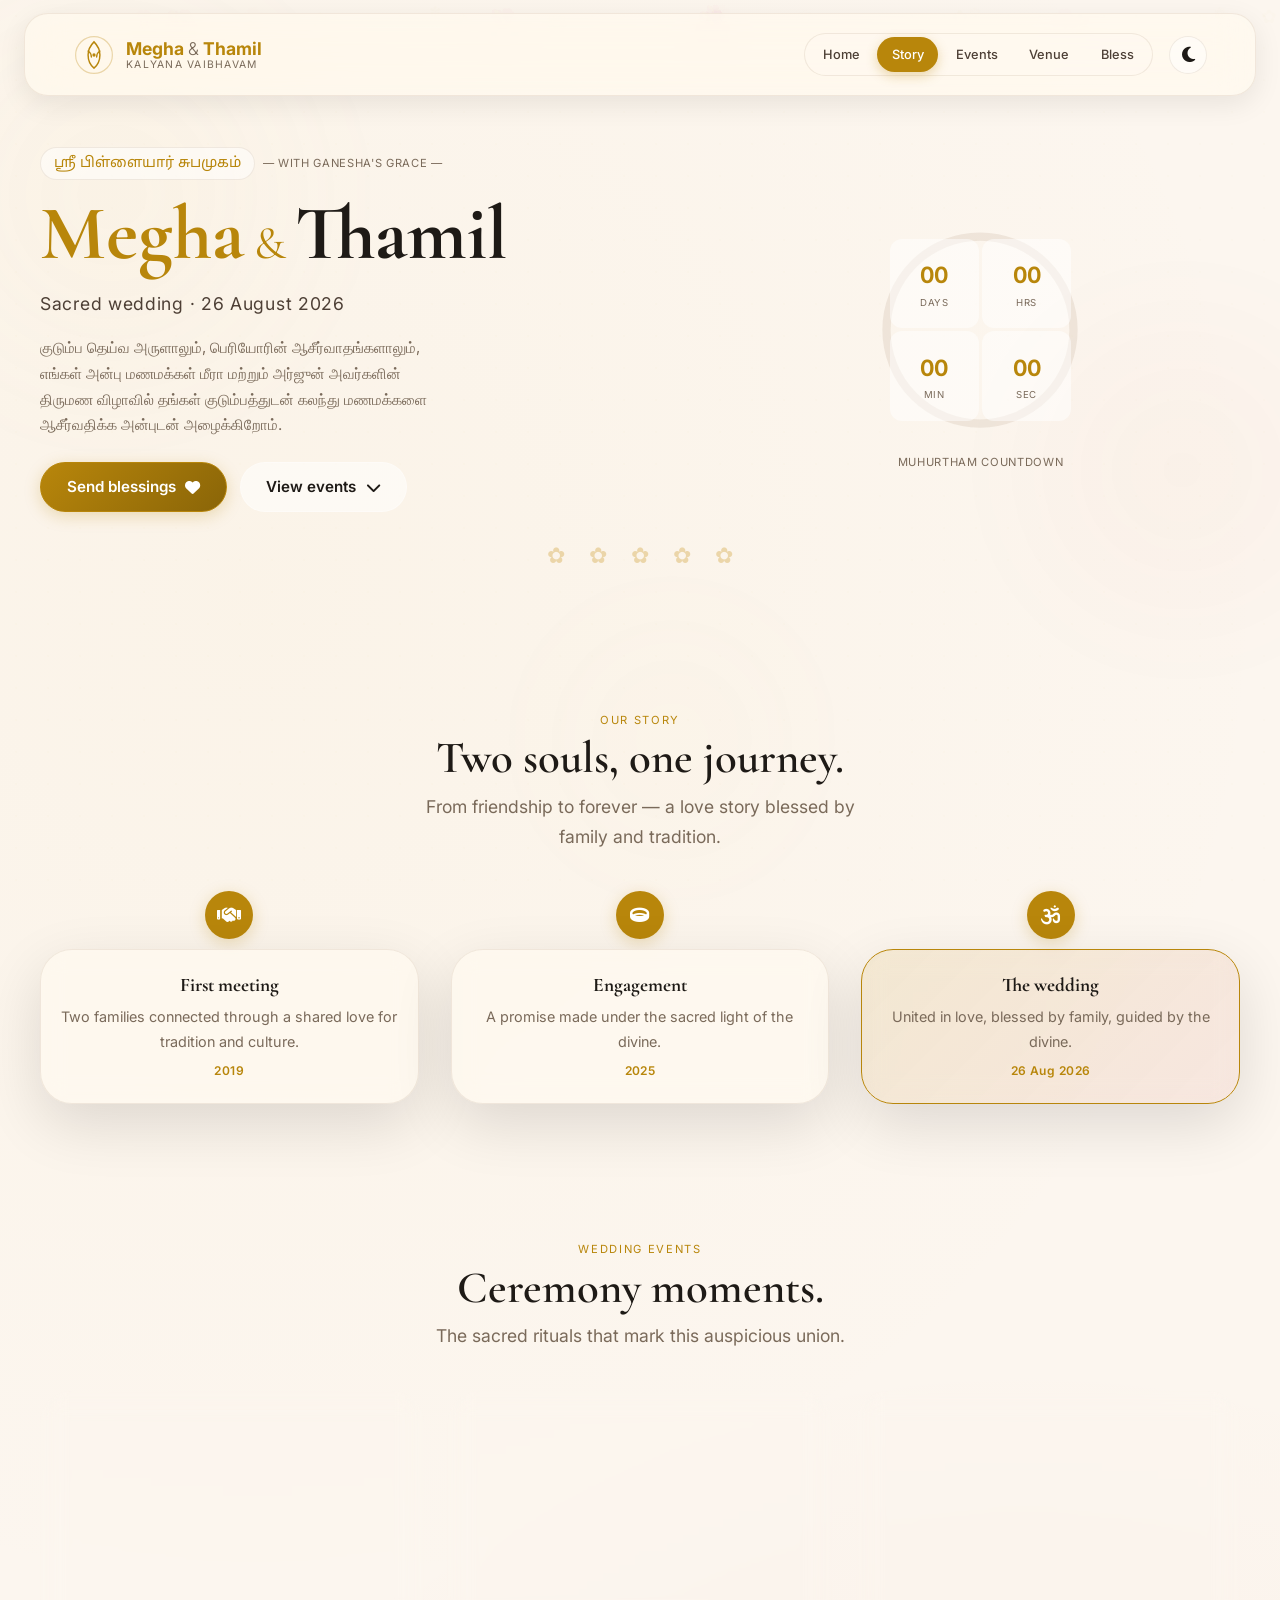
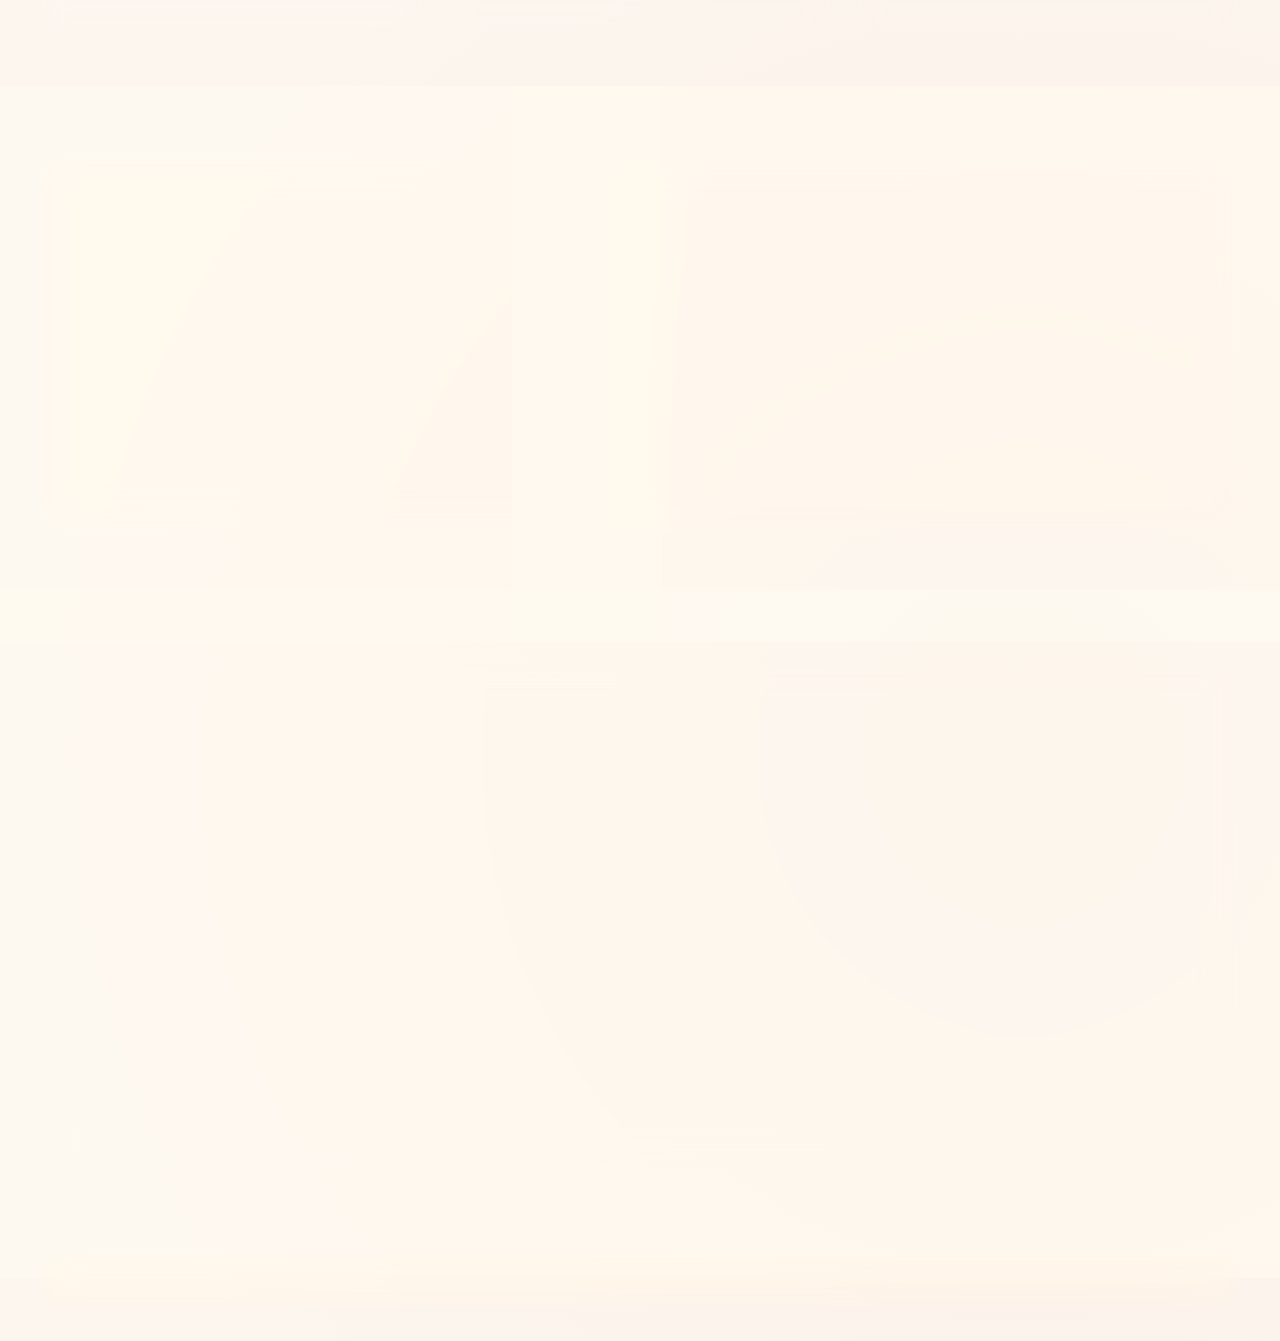
==== Marriage Template 01/index.html @ 5eeab740 "Updated a new Template" ====
<!DOCTYPE html>
<html lang="en" data-theme="dark">
<head>
    <meta charset="UTF-8" />
    <meta name="viewport" content="width=device-width, initial-scale=1.0" />
    <title>Megha & Thamil · Sacred Union</title>
    <meta name="description" content="Wedding invitation of Megha & Thamil — a sacred Tamil wedding ceremony with divine blessings." />
    <link rel="preconnect" href="https://fonts.googleapis.com" />
    <link rel="preconnect" href="https://fonts.gstatic.com" crossorigin />
    <link href="https://fonts.googleapis.com/css2?family=Cormorant+Garamond:wght@400;500;600;700&family=Inter:wght@300;400;500;600;700&family=Noto+Sans+Tamil:wght@400;500;700&display=swap" rel="stylesheet" />
    <link rel="stylesheet" href="https://cdnjs.cloudflare.com/ajax/libs/font-awesome/6.5.2/css/all.min.css" />
    <link rel="stylesheet" href="style.css" />
</head>
<body>

    <!-- ===== PRELOADER ===== -->
    <div id="preloader" role="status" aria-label="Loading">
        <div class="loader-ring">
            <div class="ring"></div>
            <div class="ring"></div>
            <div class="ring"></div>
            <div class="loader-lotus">
                <i class="fas fa-om"></i>
            </div>
        </div>
        <p class="loader-text">Blessings unfolding …</p>
    </div>

    <!-- ===== AMBIENT BG ===== -->
    <div class="ambient-bg" aria-hidden="true">
        <div class="orb orb-1"></div>
        <div class="orb orb-2"></div>
        <div class="orb orb-3"></div>
        <div class="kolam-overlay"></div>
        <div class="floating-petals" id="petalsContainer"></div>
    </div>

    <!-- ===== GANESH DEITY ===== -->
    <div class="deity-silhouette" aria-hidden="true"></div>

    <!-- ===== SKIP LINK ===== -->
    <a class="skip-link" href="#main">Skip to main content</a>

    <!-- ===== HEADER ===== -->
    <header class="site-header glass-strip" role="banner">
        <div class="container header-inner">
            <a class="brand" href="#home" aria-label="Home">
                <span class="brand-icon" aria-hidden="true">
                    <svg viewBox="0 0 64 64" role="img" aria-label="Om symbol">
                        <circle cx="32" cy="32" r="28" fill="none" stroke="currentColor" stroke-width="1.8" opacity="0.3" />
                        <path d="M32 12c-6 6-9 14-9 20 0 7 3 15 9 20 6-5 9-13 9-20 0-6-3-14-9-20z" fill="none" stroke="currentColor" stroke-width="2.2" stroke-linecap="round" />
                        <path d="M23 26c3 2 5 5 5 9" fill="none" stroke="currentColor" stroke-width="2" stroke-linecap="round" />
                        <path d="M41 26c-3 2-5 5-5 9" fill="none" stroke="currentColor" stroke-width="2" stroke-linecap="round" />
                        <circle cx="32" cy="32" r="2.5" fill="currentColor" />
                    </svg>
                </span>
                <span class="brand-copy">
                    <strong class="brand-title">Megha <span class="amp">&amp;</span> Thamil</strong>
                    <span class="brand-sub">Kalyana Vaibhavam</span>
                </span>
            </a>

            <nav class="primary-nav" aria-label="Main navigation">
                <a href="#home" data-nav="home" class="active">Home</a>
                <a href="#story" data-nav="story">Story</a>
                <a href="#events" data-nav="events">Events</a>
                <a href="#venue" data-nav="venue">Venue</a>
                <a href="#blessings" data-nav="blessings">Bless</a>
            </nav>

            <div class="header-actions">
                <button class="theme-toggle" data-theme-toggle aria-label="Toggle theme" title="Toggle theme">
                    <i class="fas fa-moon"></i>
                </button>
                <button class="menu-toggle" data-menu-toggle aria-label="Toggle menu" aria-expanded="false">
                    <span class="bar"></span>
                    <span class="bar"></span>
                    <span class="bar"></span>
                </button>
            </div>
        </div>
    </header>

    <!-- ===== MAIN ===== -->
    <main id="main">

        <!-- ===== HERO ===== -->
        <section class="section hero" id="home">
            <div class="container hero-grid">
                <div class="hero-content reveal">
                    <div class="hero-badge">
                        <span class="badge-tamil">ஸ்ரீ பிள்ளையார் சுபமுகம்</span>
                        <span class="badge-en">— with Ganesha's grace —</span>
                    </div>
                    <h1 class="hero-title">
                        <span class="title-line">Megha</span>
                        <span class="title-amp">&amp;</span>
                        <span class="title-line">Thamil</span>
                    </h1>
                    <p class="hero-sub">Sacred wedding · 26 August 2026</p>
                    <p class="hero-desc tamil">
                        குடும்ப தெய்வ அருளாலும், பெரியோரின் ஆசீர்வாதங்களாலும்,
                        எங்கள் அன்பு மணமக்கள் மீரா மற்றும் அர்ஜுன் அவர்களின்
                        திருமண விழாவில் தங்கள் குடும்பத்துடன் கலந்து மணமக்களை
                        ஆசீர்வதிக்க அன்புடன் அழைக்கிறோம்.
                    </p>
                    <div class="hero-actions">
                        <a href="#blessings" class="button primary">Send blessings <i class="fas fa-heart"></i></a>
                        <a href="#events" class="button secondary">View events <i class="fas fa-chevron-down"></i></a>
                    </div>
                </div>

                <aside class="hero-side reveal">
                    <div class="countdown-ring" data-countdown="2026-08-26T05:12:00+05:30">
                        <svg class="ring-svg" viewBox="0 0 160 160">
                            <circle class="ring-bg" cx="80" cy="80" r="68" />
                            <circle class="ring-progress" cx="80" cy="80" r="68" />
                        </svg>
                        <div class="ring-content">
                            <div class="ring-unit">
                                <strong data-unit="days">00</strong>
                                <span>Days</span>
                            </div>
                            <div class="ring-unit">
                                <strong data-unit="hours">00</strong>
                                <span>Hrs</span>
                            </div>
                            <div class="ring-unit">
                                <strong data-unit="minutes">00</strong>
                                <span>Min</span>
                            </div>
                            <div class="ring-unit">
                                <strong data-unit="seconds">00</strong>
                                <span>Sec</span>
                            </div>
                        </div>
                        <div class="ring-label">Muhurtham countdown</div>
                    </div>
                </aside>
            </div>

            <div class="hero-floral" aria-hidden="true">
                <span class="floral-icon">✿</span>
                <span class="floral-icon">✿</span>
                <span class="floral-icon">✿</span>
                <span class="floral-icon">✿</span>
                <span class="floral-icon">✿</span>
            </div>
        </section>

        <!-- ===== STORY ===== -->
        <section class="section" id="story">
            <div class="container">
                <div class="section-heading centered reveal">
                    <span class="eyebrow">Our Story</span>
                    <h2>Two souls, one journey.</h2>
                    <p class="heading-desc">
                        From friendship to forever — a love story blessed by family and tradition.
                    </p>
                </div>

                <div class="story-timeline">
                    <div class="story-item reveal">
                        <div class="story-marker"><i class="fas fa-handshake"></i></div>
                        <div class="story-card glass-card">
                            <h3>First meeting</h3>
                            <p>Two families connected through a shared love for tradition and culture.</p>
                            <span class="story-date">2019</span>
                        </div>
                    </div>
                    <div class="story-item reveal">
                        <div class="story-marker"><i class="fas fa-ring"></i></div>
                        <div class="story-card glass-card">
                            <h3>Engagement</h3>
                            <p>A promise made under the sacred light of the divine.</p>
                            <span class="story-date">2025</span>
                        </div>
                    </div>
                    <div class="story-item reveal">
                        <div class="story-marker"><i class="fas fa-om"></i></div>
                        <div class="story-card glass-card featured">
                            <h3>The wedding</h3>
                            <p>United in love, blessed by family, guided by the divine.</p>
                            <span class="story-date">26 Aug 2026</span>
                        </div>
                    </div>
                </div>
            </div>
        </section>

        <!-- ===== EVENTS ===== -->
        <section class="section" id="events">
            <div class="container">
                <div class="section-heading centered reveal">
                    <span class="eyebrow">Wedding events</span>
                    <h2>Ceremony moments.</h2>
                    <p class="heading-desc">The sacred rituals that mark this auspicious union.</p>
                </div>

                <div class="events-grid">
                    <article class="event-card glass-card reveal" style="--accent:#b8860b;">
                        <div class="event-icon"><i class="fas fa-fire"></i></div>
                        <div class="event-meta">
                            <span class="event-time">4:30 AM</span>
                            <span class="event-label">Vratham</span>
                        </div>
                        <h3>Sacred preparations</h3>
                        <p>Family prayers, traditional rituals, and the beginning of the ceremony.</p>
                    </article>

                    <article class="event-card glass-card reveal featured" style="--accent:#c0392b;">
                        <div class="event-icon"><i class="fas fa-star"></i></div>
                        <div class="event-meta">
                            <span class="event-time">5:12 AM</span>
                            <span class="event-label">Muhurtham</span>
                        </div>
                        <h3>The sacred union</h3>
                        <p>The auspicious moment when two souls become one, blessed by the divine.</p>
                    </article>

                    <article class="event-card glass-card reveal" style="--accent:#2d7d46;">
                        <div class="event-icon"><i class="fas fa-utensils"></i></div>
                        <div class="event-meta">
                            <span class="event-time">7:00 AM</span>
                            <span class="event-label">Reception</span>
                        </div>
                        <h3>Breakfast &amp; blessings</h3>
                        <p>Join us for a warm celebration with delicious food and family joy.</p>
                    </article>
                </div>
            </div>
        </section>

        <!-- ===== VENUE ===== -->
        <section class="section" id="venue">
            <div class="container venue-layout">
                <div class="venue-info glass-card reveal">
                    <span class="eyebrow">Venue</span>
                    <h2>Sri Lakshmi Hall</h2>
                    <p class="venue-address">
                        <i class="fas fa-location-dot"></i>
                        Near Temple Street, Gandhipuram, Coimbatore, Tamil Nadu 600004
                    </p>
                    <ul class="venue-details">
                        <li><i class="fas fa-car"></i> Limited street parking · valet available</li>
                        <li><i class="fas fa-clock"></i> Arrive by 4:45 AM for seated blessings</li>
                        <li><i class="fas fa-temple"></i> Opposite Sri Vinayagar Temple</li>
                    </ul>
                    <div class="venue-actions">
                        <a class="button primary" href="https://www.google.com/maps/search/?api=1&query=Sri+Lakshmi+Hall+Gandhipuram+Coimbatore" target="_blank" rel="noopener">
                            <i class="fas fa-map"></i> Directions
                        </a>
                        <a class="button secondary" href="tel:+919876543210">
                            <i class="fas fa-phone"></i> Call
                        </a>
                    </div>
                </div>

                <div class="venue-map glass-card reveal">
                    <iframe title="Venue map" src="https://www.google.com/maps?q=Sri+Lakshmi+Hall+Gandhipuram+Coimbatore&output=embed" loading="lazy" referrerpolicy="no-referrer-when-downgrade"></iframe>
                </div>
            </div>
        </section>

        <!-- ===== BLESSINGS ===== -->
        <section class="section" id="blessings">
            <div class="container">
                <div class="blessings-shell glass-card reveal">
                    <span class="eyebrow">Send your blessings</span>
                    <h2>Share your love.</h2>
                    <p class="blessings-desc">
                        Your presence is our gift. Leave a message of blessing for the couple.
                    </p>

                    <form class="blessings-form" id="blessingForm" novalidate>
                        <div class="form-group">
                            <label for="blessName">Your name</label>
                            <input type="text" id="blessName" placeholder="e.g. Priya & family" required />
                        </div>
                        <div class="form-group">
                            <label for="blessMsg">Your blessing</label>
                            <textarea id="blessMsg" rows="3" placeholder="Write your heartfelt blessing…" required></textarea>
                        </div>
                        <button type="submit" class="button primary">
                            <i class="fas fa-heart"></i> Send blessing
                        </button>
                    </form>

                    <div class="blessings-feed" id="blessingsFeed" role="feed" aria-label="Blessings from guests">
                        <!-- populated by JS -->
                    </div>
                </div>
            </div>
        </section>

    </main>

    <!-- ===== FOOTER ===== -->
    <footer class="site-footer">
        <div class="container footer-inner glass-strip">
            <p class="tamil">வாழ்க வளமுடன்</p>
            <h3>We Can't Wait to See You!</h3>
            <p class="tamil">நன்றி</p>
        </div>
    </footer>

    <!-- ===== SCRIPTS ===== -->
    <script src="script.js" defer></script>
</body>
</html>
---- Marriage Template 01/style.css ----
/* --------------------------------------------------------------
   ROOT & THEME
-------------------------------------------------------------- */
:root,
[data-theme="light"] {
  --primary: #b8860b;
  --primary-soft: #d4a847;
  --primary-dark: #8a6508;
  --accent: #c0392b;
  --gold: #e8c97a;
  --gold-light: #f5e2a7;
  --ink: #1e1a16;
  --muted: #7a6a5a;
  --muted-strong: #4d3f35;
  --surface: rgba(255, 250, 240, 0.62);
  --surface-2: rgba(255, 255, 255, 0.20);
  --line: rgba(200, 180, 160, 0.25);
  --line-strong: rgba(255, 255, 255, 0.30);
  --shadow: 0 20px 60px rgba(0, 0, 0, 0.12);
  --shadow-soft: 0 8px 28px rgba(0, 0, 0, 0.08);
  --bg: #fcf6ef;
  --chip-bg: rgba(255, 255, 255, 0.5);
  --chip-text: #3d322a;
  --font-display: 'Cormorant Garamond', serif;
  --font-body: 'Inter', sans-serif;
  --font-tamil: 'Noto Sans Tamil', sans-serif;
  --radius-lg: 2rem;
  --radius-xl: 3rem;
  --content: 1200px;
  --transition: 0.45s cubic-bezier(0.22, 1, 0.36, 1);
}

[data-theme="dark"] {
  --primary: #e8c97a;
  --primary-soft: #f5dca8;
  --primary-dark: #c7a85a;
  --accent: #e67e6b;
  --ink: #f0ece6;
  --muted: #b8aaa0;
  --muted-strong: #d6cbc2;
  --surface: rgba(28, 22, 18, 0.72);
  --surface-2: rgba(255, 255, 255, 0.06);
  --line: rgba(255, 240, 220, 0.10);
  --line-strong: rgba(255, 255, 255, 0.15);
  --shadow: 0 20px 60px rgba(0, 0, 0, 0.45);
  --shadow-soft: 0 8px 28px rgba(0, 0, 0, 0.35);
  --bg: #161210;
  --chip-bg: rgba(255, 255, 255, 0.07);
  --chip-text: #e8ddd0;
}

/* --------------------------------------------------------------
   BASE
-------------------------------------------------------------- */
* {
  box-sizing: border-box;
  margin: 0;
  padding: 0;
}

html {
  scroll-behavior: smooth;
  -webkit-tap-highlight-color: transparent;
}

body {
  min-height: 100vh;
  color: var(--ink);
  font-family: var(--font-body);
  font-size: clamp(1rem, 0.95vw + 0.4rem, 1.1rem);
  line-height: 1.7;
  background: var(--bg);
  background-image:
    radial-gradient(circle at 20% 20%, rgba(232, 201, 122, 0.06), transparent 40%),
    radial-gradient(circle at 80% 80%, rgba(192, 57, 43, 0.04), transparent 40%);
  overflow-x: hidden;
  transition: background 0.5s ease, color 0.4s ease;
}

a {
  color: inherit;
  text-decoration: none;
}

button {
  font: inherit;
  border: none;
  background: none;
  cursor: pointer;
  color: inherit;
}

img,
svg,
iframe {
  display: block;
  max-width: 100%;
}

.skip-link {
  position: absolute;
  left: -9999px;
  top: 1rem;
  padding: 0.8rem 1.5rem;
  background: var(--primary);
  color: #fff;
  border-radius: 999px;
  z-index: 100;
  font-weight: 600;
}

.skip-link:focus {
  left: 1rem;
}

.container {
  width: min(var(--content), calc(100% - 2rem));
  margin: 0 auto;
}

.section {
  padding: clamp(2.5rem, 5vw, 5rem) 0;
  position: relative;
}

/* --------------------------------------------------------------
   AMBIENT BG
-------------------------------------------------------------- */
.ambient-bg {
  position: fixed;
  inset: 0;
  pointer-events: none;
  z-index: -1;
  overflow: hidden;
}

.orb {
  position: absolute;
  border-radius: 50%;
  filter: blur(80px);
  opacity: 0.3;
}
.orb-1 {
  width: 30rem;
  height: 30rem;
  left: -10%;
  top: -5%;
  background: radial-gradient(circle, rgba(232, 201, 122, 0.2), transparent 70%);
}
.orb-2 {
  width: 25rem;
  height: 25rem;
  right: -8%;
  top: 30%;
  background: radial-gradient(circle, rgba(192, 57, 43, 0.15), transparent 70%);
}
.orb-3 {
  width: 20rem;
  height: 20rem;
  left: 40%;
  bottom: 0;
  background: radial-gradient(circle, rgba(232, 201, 122, 0.12), transparent 70%);
}

.kolam-overlay {
  position: absolute;
  inset: 0;
  background-image: radial-gradient(circle, rgba(232, 201, 122, 0.04) 1px, transparent 1px);
  background-size: 32px 32px;
  opacity: 0.5;
}

.floating-petals {
  position: absolute;
  inset: 0;
  overflow: hidden;
  pointer-events: none;
}
.petal {
  position: absolute;
  font-size: 1.2rem;
  color: rgba(232, 201, 122, 0.15);
  animation: floatPetal 18s linear infinite;
  user-select: none;
}
@keyframes floatPetal {
  0% { transform: translateY(110vh) rotate(0deg) scale(0.8); opacity: 0; }
  10% { opacity: 1; }
  90% { opacity: 1; }
  100% { transform: translateY(-10vh) rotate(720deg) scale(1.2); opacity: 0; }
}

/* --------------------------------------------------------------
   DEITY SILHOUETTE
-------------------------------------------------------------- */
.deity-silhouette {
  position: fixed;
  inset: 0;
  margin: auto;
  width: min(70vw, 600px);
  height: min(90vh, 800px);
  z-index: -1;
  opacity: 0.08;
  background-image: url('./images/lord-ganesha-vector-34.png');
  background-repeat: no-repeat;
  background-position: center;
  background-size: contain;
  pointer-events: none;
  filter: drop-shadow(0 0 30px rgba(232, 201, 122, 0.1));
}

/* --------------------------------------------------------------
   GLASS
-------------------------------------------------------------- */
.glass-card,
.glass-strip {
  background: var(--surface);
  backdrop-filter: blur(18px) saturate(150%);
  -webkit-backdrop-filter: blur(18px) saturate(150%);
  border: 1px solid var(--line);
  box-shadow: var(--shadow);
}

.glass-card {
  border-radius: var(--radius-lg);
  padding: 1.5rem 2rem;
  transition: background 0.4s ease, border-color 0.4s ease;
}

.glass-strip {
  border-radius: 20px;
  padding: 0.7rem 1.2rem;
  background: var(--surface-2);
}

/* --------------------------------------------------------------
   HEADER
-------------------------------------------------------------- */
.site-header {
  position: sticky;
  top: 0.8rem;
  z-index: 50;
  width: min(calc(var(--content) + 2rem), calc(100% - 1.2rem));
  margin: 0 auto;
  border-radius: 24px;
  background: var(--surface);
  backdrop-filter: blur(20px) saturate(160%);
  -webkit-backdrop-filter: blur(20px) saturate(160%);
  border: 1px solid var(--line);
  box-shadow: var(--shadow-soft);
  transition: background 0.4s ease;
}

.header-inner {
  display: flex;
  align-items: center;
  gap: 1rem;
  padding: 0.5rem 0.8rem;
  flex-wrap: wrap;
}

.brand {
  display: flex;
  align-items: center;
  gap: 0.7rem;
  flex-shrink: 0;
}
.brand-icon {
  width: 42px;
  height: 42px;
  color: var(--primary);
  display: grid;
  place-items: center;
}
.brand-icon svg {
  width: 100%;
  height: 100%;
}
.brand-copy {
  display: grid;
  line-height: 1.2;
}
.brand-title {
  font-size: 1.1rem;
  font-weight: 700;
  color: var(--primary);
}
.brand-title .amp {
  font-weight: 300;
  color: var(--muted);
}
.brand-sub {
  font-size: 0.65rem;
  text-transform: uppercase;
  letter-spacing: 0.12em;
  color: var(--muted);
}

.primary-nav {
  display: flex;
  gap: 0.2rem;
  margin-left: auto;
  padding: 0.2rem;
  background: rgba(255, 255, 255, 0.04);
  border-radius: 999px;
  border: 1px solid var(--line);
}
.primary-nav a {
  padding: 0.4rem 0.9rem;
  border-radius: 999px;
  font-size: 0.8rem;
  font-weight: 500;
  color: var(--muted-strong);
  transition: all 0.3s ease;
  white-space: nowrap;
}
.primary-nav a:hover,
.primary-nav a.active {
  background: var(--primary);
  color: #fff;
  box-shadow: 0 4px 12px rgba(184, 134, 11, 0.3);
}

.header-actions {
  display: flex;
  gap: 0.4rem;
  align-items: center;
}
.theme-toggle {
  width: 38px;
  height: 38px;
  border-radius: 50%;
  border: 1px solid var(--line);
  display: grid;
  place-items: center;
  font-size: 1.1rem;
  transition: all 0.3s ease;
  background: var(--chip-bg);
}
.theme-toggle:hover {
  background: var(--primary);
  color: #fff;
  border-color: var(--primary);
}

.menu-toggle {
  display: none;
  flex-direction: column;
  gap: 4px;
  padding: 4px;
  border-radius: 8px;
}
.menu-toggle .bar {
  width: 26px;
  height: 2px;
  background: var(--ink);
  border-radius: 2px;
  transition: all 0.3s ease;
}
.menu-toggle[aria-expanded="true"] .bar:nth-child(1) { transform: rotate(45deg) translate(4px, 4px); }
.menu-toggle[aria-expanded="true"] .bar:nth-child(2) { opacity: 0; }
.menu-toggle[aria-expanded="true"] .bar:nth-child(3) { transform: rotate(-45deg) translate(4px, -4px); }

/* --------------------------------------------------------------
   HERO
-------------------------------------------------------------- */
.hero-grid {
  display: grid;
  grid-template-columns: 1fr 0.8fr;
  gap: 2rem;
  align-items: center;
}

.hero-content {
  display: flex;
  flex-direction: column;
  gap: 1rem;
}
.hero-badge {
  display: flex;
  flex-wrap: wrap;
  gap: 0.5rem;
  align-items: center;
}
.badge-tamil {
  font-family: var(--font-tamil);
  font-size: 0.9rem;
  color: var(--primary);
  background: var(--chip-bg);
  padding: 0.2rem 0.8rem;
  border-radius: 999px;
  border: 1px solid var(--line);
}
.badge-en {
  font-size: 0.7rem;
  text-transform: uppercase;
  letter-spacing: 0.06em;
  color: var(--muted);
}

.hero-title {
  font-family: var(--font-display);
  font-size: clamp(2.8rem, 6vw, 4.8rem);
  font-weight: 700;
  line-height: 1;
  display: flex;
  flex-wrap: wrap;
  align-items: baseline;
  gap: 0.2rem 0.6rem;
}
.hero-title .title-line {
  color: var(--ink);
}
.hero-title .title-amp {
  font-size: 0.6em;
  color: var(--primary);
  font-weight: 400;
}
.hero-title .title-line:first-child {
  color: var(--primary);
}

.hero-sub {
  font-size: 1.1rem;
  color: var(--muted-strong);
  letter-spacing: 0.04em;
}
.hero-desc {
  max-width: 40ch;
  color: var(--muted);
  font-size: 0.95rem;
}
.hero-actions {
  display: flex;
  flex-wrap: wrap;
  gap: 0.8rem;
  margin-top: 0.5rem;
}

.button {
  display: inline-flex;
  align-items: center;
  gap: 0.6rem;
  padding: 0.7rem 1.6rem;
  border-radius: 999px;
  font-weight: 600;
  font-size: 0.95rem;
  transition: all 0.3s ease;
  border: 1px solid transparent;
  background: var(--chip-bg);
  color: var(--ink);
  border-color: var(--line);
}
.button.primary {
  background: linear-gradient(135deg, var(--primary), var(--primary-dark));
  color: #fff;
  border-color: var(--primary);
  box-shadow: 0 4px 16px rgba(184, 134, 11, 0.25);
}
.button.primary:hover {
  transform: translateY(-2px);
  box-shadow: 0 8px 28px rgba(184, 134, 11, 0.35);
}
.button.secondary {
  border-color: var(--line-strong);
}
.button.secondary:hover {
  background: var(--primary);
  color: #fff;
  border-color: var(--primary);
}

.hero-side {
  display: flex;
  justify-content: center;
}

.countdown-ring {
  position: relative;
  width: 220px;
  height: 220px;
  display: grid;
  place-items: center;
}
.ring-svg {
  width: 100%;
  height: 100%;
  transform: rotate(-90deg);
}
.ring-bg {
  fill: none;
  stroke: var(--line);
  stroke-width: 6;
}
.ring-progress {
  fill: none;
  stroke: var(--primary);
  stroke-width: 6;
  stroke-linecap: round;
  stroke-dasharray: 427; /* 2 * pi * 68 */
  stroke-dashoffset: 427;
  transition: stroke-dashoffset 0.3s ease, stroke 0.3s ease;
}
.ring-content {
  position: absolute;
  inset: 0;
  display: grid;
  grid-template-columns: 1fr 1fr;
  grid-template-rows: 1fr 1fr;
  gap: 0.2rem;
  padding: 1.2rem;
  align-content: center;
}
.ring-unit {
  display: flex;
  flex-direction: column;
  align-items: center;
  justify-content: center;
  background: var(--chip-bg);
  border-radius: 12px;
  padding: 0.2rem 0;
}
.ring-unit strong {
  font-size: 1.4rem;
  font-weight: 700;
  font-variant-numeric: tabular-nums;
  color: var(--primary);
}
.ring-unit span {
  font-size: 0.6rem;
  text-transform: uppercase;
  letter-spacing: 0.06em;
  color: var(--muted);
}
.ring-label {
  position: absolute;
  bottom: -2rem;
  font-size: 0.7rem;
  letter-spacing: 0.06em;
  color: var(--muted);
  text-transform: uppercase;
}

.hero-floral {
  display: flex;
  justify-content: center;
  gap: 1.5rem;
  margin-top: 1.5rem;
  font-size: 1.4rem;
  color: var(--primary-soft);
  opacity: 0.4;
}

/* --------------------------------------------------------------
   SECTION HEADINGS
-------------------------------------------------------------- */
.section-heading {
  max-width: 48rem;
  margin: 0 auto 2.5rem;
}
.section-heading.centered {
  text-align: center;
}
.eyebrow {
  display: inline-block;
  font-size: 0.7rem;
  text-transform: uppercase;
  letter-spacing: 0.15em;
  color: var(--primary);
  margin-bottom: 0.3rem;
}
.section-heading h2 {
  font-family: var(--font-display);
  font-size: clamp(2rem, 3.5vw, 3rem);
  font-weight: 600;
  line-height: 1.1;
  margin-bottom: 0.5rem;
}
.heading-desc {
  color: var(--muted);
  max-width: 40ch;
  margin: 0 auto;
}

/* --------------------------------------------------------------
   STORY TIMELINE
-------------------------------------------------------------- */
.story-timeline {
  display: grid;
  grid-template-columns: repeat(auto-fit, minmax(220px, 1fr));
  gap: 2rem;
  margin-top: 2rem;
}
.story-item {
  display: flex;
  flex-direction: column;
  align-items: center;
  text-align: center;
  gap: 0.6rem;
}
.story-marker {
  width: 48px;
  height: 48px;
  border-radius: 50%;
  background: var(--primary);
  color: #fff;
  display: grid;
  place-items: center;
  font-size: 1.2rem;
  box-shadow: 0 4px 16px rgba(184, 134, 11, 0.25);
}
.story-card {
  width: 100%;
  padding: 1.2rem 1rem;
  border-radius: var(--radius-lg);
  background: var(--surface);
  border: 1px solid var(--line);
  backdrop-filter: blur(12px);
  transition: all 0.3s ease;
}
.story-card.featured {
  border-color: var(--primary);
  background: linear-gradient(135deg, rgba(184, 134, 11, 0.12), rgba(192, 57, 43, 0.08));
}
.story-card h3 {
  font-family: var(--font-display);
  font-size: 1.2rem;
  margin-bottom: 0.2rem;
}
.story-card p {
  font-size: 0.9rem;
  color: var(--muted);
}
.story-date {
  display: inline-block;
  margin-top: 0.4rem;
  font-size: 0.75rem;
  font-weight: 600;
  color: var(--primary);
  letter-spacing: 0.04em;
}

/* --------------------------------------------------------------
   EVENTS
-------------------------------------------------------------- */
.events-grid {
  display: grid;
  grid-template-columns: repeat(auto-fit, minmax(240px, 1fr));
  gap: 1.5rem;
}
.event-card {
  padding: 1.5rem 1.2rem;
  border-radius: var(--radius-lg);
  background: var(--surface);
  border: 1px solid var(--line);
  backdrop-filter: blur(12px);
  transition: all 0.3s ease;
  display: flex;
  flex-direction: column;
  gap: 0.5rem;
}
.event-card.featured {
  border-color: var(--primary);
  background: linear-gradient(135deg, rgba(184, 134, 11, 0.10), rgba(192, 57, 43, 0.06));
}
.event-icon {
  font-size: 1.8rem;
  color: var(--primary);
}
.event-meta {
  display: flex;
  gap: 0.6rem;
  align-items: center;
  flex-wrap: wrap;
}
.event-time {
  font-weight: 700;
  font-size: 0.9rem;
  color: var(--primary);
  background: var(--chip-bg);
  padding: 0.1rem 0.6rem;
  border-radius: 999px;
  border: 1px solid var(--line);
}
.event-label {
  font-size: 0.7rem;
  text-transform: uppercase;
  letter-spacing: 0.06em;
  color: var(--muted);
}
.event-card h3 {
  font-family: var(--font-display);
  font-size: 1.3rem;
}
.event-card p {
  font-size: 0.9rem;
  color: var(--muted);
  flex: 1;
}

/* --------------------------------------------------------------
   VENUE
-------------------------------------------------------------- */
.venue-layout {
  display: grid;
  grid-template-columns: 1fr 1.2fr;
  gap: 2rem;
  align-items: stretch;
}
.venue-info {
  display: flex;
  flex-direction: column;
  gap: 0.8rem;
}
.venue-info h2 {
  font-family: var(--font-display);
  font-size: 2rem;
}
.venue-address {
  display: flex;
  gap: 0.6rem;
  align-items: flex-start;
  color: var(--muted-strong);
  font-size: 0.95rem;
}
.venue-address i {
  margin-top: 0.2rem;
  color: var(--primary);
}
.venue-details {
  list-style: none;
  padding: 0;
  display: flex;
  flex-direction: column;
  gap: 0.4rem;
}
.venue-details li {
  display: flex;
  gap: 0.6rem;
  align-items: center;
  font-size: 0.9rem;
  color: var(--muted);
}
.venue-details i {
  width: 1.2rem;
  color: var(--primary);
}
.venue-actions {
  display: flex;
  flex-wrap: wrap;
  gap: 0.8rem;
  margin-top: 0.5rem;
}
.venue-map {
  padding: 0.5rem;
  border-radius: var(--radius-lg);
  overflow: hidden;
}
.venue-map iframe {
  width: 100%;
  height: 100%;
  min-height: 280px;
  border: 0;
  border-radius: 16px;
  display: block;
}

/* --------------------------------------------------------------
   BLESSINGS
-------------------------------------------------------------- */
.blessings-shell {
  padding: 2rem;
  border-radius: var(--radius-lg);
  background: var(--surface);
  border: 1px solid var(--line);
  backdrop-filter: blur(16px);
}
.blessings-shell h2 {
  font-family: var(--font-display);
  font-size: 2rem;
  margin: 0.3rem 0 0.5rem;
}
.blessings-desc {
  color: var(--muted);
  margin-bottom: 1.5rem;
}

.blessings-form {
  display: flex;
  flex-direction: column;
  gap: 1rem;
  max-width: 600px;
}
.form-group {
  display: flex;
  flex-direction: column;
  gap: 0.2rem;
}
.form-group label {
  font-size: 0.8rem;
  font-weight: 600;
  color: var(--muted-strong);
}
.form-group input,
.form-group textarea {
  padding: 0.7rem 1rem;
  border-radius: 14px;
  border: 1px solid var(--line);
  background: var(--chip-bg);
  color: var(--ink);
  font-family: var(--font-body);
  font-size: 0.95rem;
  transition: border-color 0.3s ease;
}
.form-group input:focus,
.form-group textarea:focus {
  outline: none;
  border-color: var(--primary);
  box-shadow: 0 0 0 3px rgba(184, 134, 11, 0.15);
}
.form-group textarea {
  resize: vertical;
}
.blessings-form .button {
  align-self: flex-start;
}

.blessings-feed {
  margin-top: 2rem;
  display: flex;
  flex-direction: column;
  gap: 0.8rem;
  max-height: 300px;
  overflow-y: auto;
  padding-right: 0.5rem;
}
.blessing-item {
  background: var(--chip-bg);
  padding: 0.8rem 1.2rem;
  border-radius: 16px;
  border-left: 4px solid var(--primary);
  animation: fadeSlide 0.4s ease;
}
.blessing-item strong {
  color: var(--primary);
  font-weight: 600;
}
.blessing-item .bless-text {
  margin-top: 0.2rem;
  font-size: 0.9rem;
  color: var(--muted-strong);
}
.blessing-item .bless-time {
  font-size: 0.65rem;
  color: var(--muted);
  display: block;
  margin-top: 0.2rem;
}
@keyframes fadeSlide {
  from { opacity: 0; transform: translateY(12px); }
  to { opacity: 1; transform: translateY(0); }
}

/* --------------------------------------------------------------
   FOOTER
-------------------------------------------------------------- */
.site-footer {
  padding: 1.5rem 0 2rem;
}
.footer-inner {
  display: flex;
  justify-content: space-between;
  align-items: center;
  flex-wrap: wrap;
  gap: 0.8rem;
  padding: 0.8rem 1.2rem;
  color: var(--primary);
}
.footer-inner p,
.footer-inner h3 {
  margin: 0;
  font-size: 0.95rem;
}
.footer-inner h3 {
  font-family: var(--font-display);
  font-weight: 600;
}

/* --------------------------------------------------------------
   REVEAL ANIMATIONS
-------------------------------------------------------------- */
.reveal {
  opacity: 0;
  transform: translateY(30px);
  transition: opacity 0.8s ease, transform 0.8s cubic-bezier(0.22, 1, 0.36, 1);
}
.reveal.is-visible {
  opacity: 1;
  transform: translateY(0);
}

/* --------------------------------------------------------------
   PRELOADER
-------------------------------------------------------------- */
#preloader {
  position: fixed;
  inset: 0;
  z-index: 9999;
  background: var(--bg);
  display: flex;
  flex-direction: column;
  align-items: center;
  justify-content: center;
  gap: 1.5rem;
  transition: opacity 0.6s ease, visibility 0.6s ease;
}
#preloader.hidden {
  opacity: 0;
  visibility: hidden;
  pointer-events: none;
}
.loader-ring {
  position: relative;
  width: 80px;
  height: 80px;
}
.ring {
  position: absolute;
  inset: 0;
  border-radius: 50%;
  border: 3px solid transparent;
  border-top-color: var(--primary);
  animation: spin 1.2s cubic-bezier(0.6, 0, 0.4, 1) infinite;
}
.ring:nth-child(2) {
  width: 60px;
  height: 60px;
  top: 10px;
  left: 10px;
  border-top-color: var(--gold);
  animation-duration: 1.6s;
  animation-direction: reverse;
}
.ring:nth-child(3) {
  width: 40px;
  height: 40px;
  top: 20px;
  left: 20px;
  border-top-color: var(--accent);
  animation-duration: 2s;
}
.loader-lotus {
  position: absolute;
  inset: 0;
  display: grid;
  place-items: center;
  font-size: 2rem;
  color: var(--primary);
}
.loader-text {
  font-family: var(--font-tamil);
  font-size: 1rem;
  color: var(--muted);
  letter-spacing: 0.06em;
}
@keyframes spin {
  to { transform: rotate(360deg); }
}

/* --------------------------------------------------------------
   RESPONSIVE
-------------------------------------------------------------- */
@media (max-width: 1100px) {
  .hero-grid {
    grid-template-columns: 1fr;
  }
  .hero-side {
    justify-content: center;
  }
  .venue-layout {
    grid-template-columns: 1fr;
  }
}

@media (max-width: 820px) {
  .primary-nav {
    display: none;
    flex-direction: column;
    position: absolute;
    top: calc(100% + 0.5rem);
    left: 0;
    right: 0;
    background: var(--surface);
    backdrop-filter: blur(20px);
    border-radius: var(--radius-lg);
    padding: 0.8rem;
    border: 1px solid var(--line);
    box-shadow: var(--shadow);
    gap: 0.3rem;
  }
  .primary-nav.open {
    display: flex;
  }
  .primary-nav a {
    padding: 0.6rem 1rem;
    border-radius: 12px;
    width: 100%;
    text-align: center;
  }
  .menu-toggle {
    display: flex;
  }
  .story-timeline {
    grid-template-columns: 1fr;
  }
  .events-grid {
    grid-template-columns: 1fr;
  }
  .brand-sub {
    display: none;
  }
  .hero-title {
    font-size: clamp(2.2rem, 5vw, 3.4rem);
  }
}

@media (max-width: 480px) {
  .glass-card {
    padding: 1rem;
  }
  .countdown-ring {
    width: 180px;
    height: 180px;
  }
  .ring-unit strong {
    font-size: 1.1rem;
  }
  .blessings-form .button {
    align-self: stretch;
    justify-content: center;
  }
  .footer-inner {
    flex-direction: column;
    text-align: center;
  }
}

/* --------------------------------------------------------------
   REDUCED MOTION
-------------------------------------------------------------- */
@media (prefers-reduced-motion: reduce) {
  * {
    animation-duration: 0.01ms !important;
    animation-iteration-count: 1 !important;
    transition-duration: 0.01ms !important;
  }
  .reveal {
    opacity: 1;
    transform: none;
  }
}
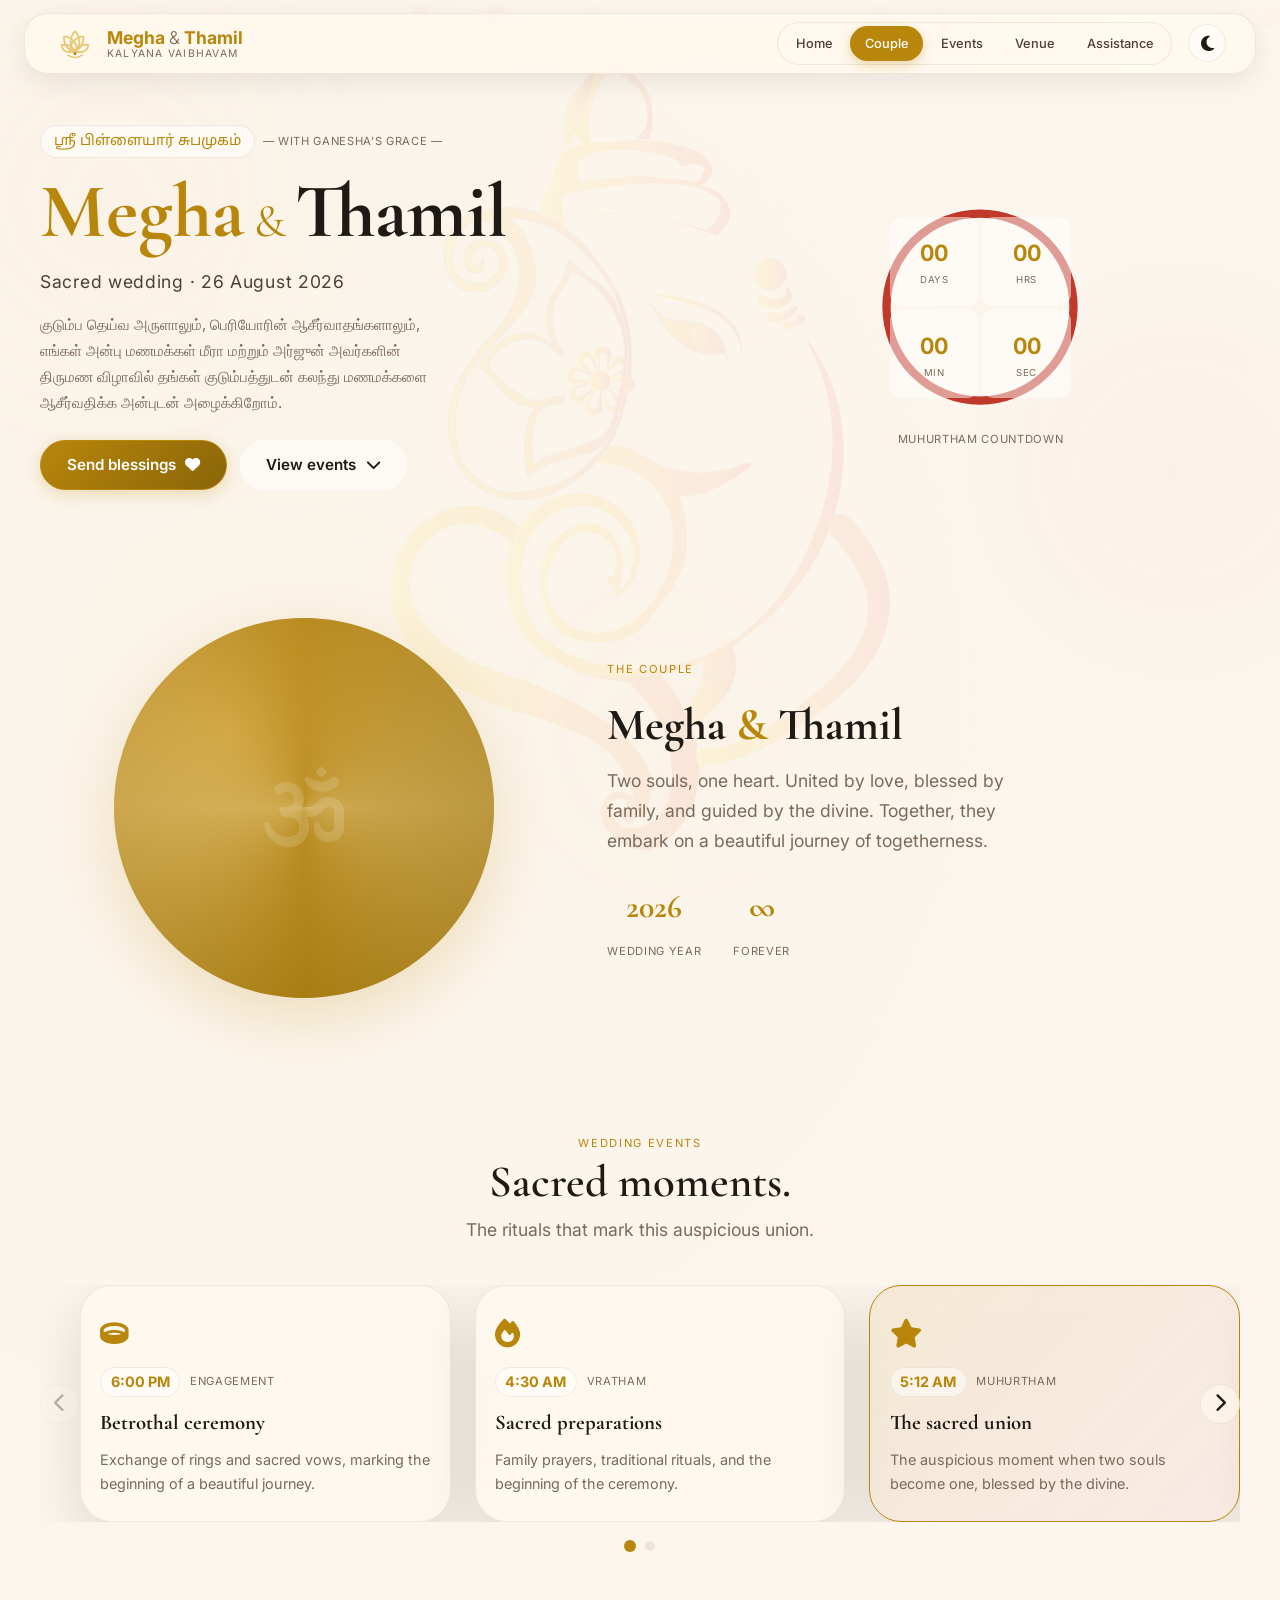
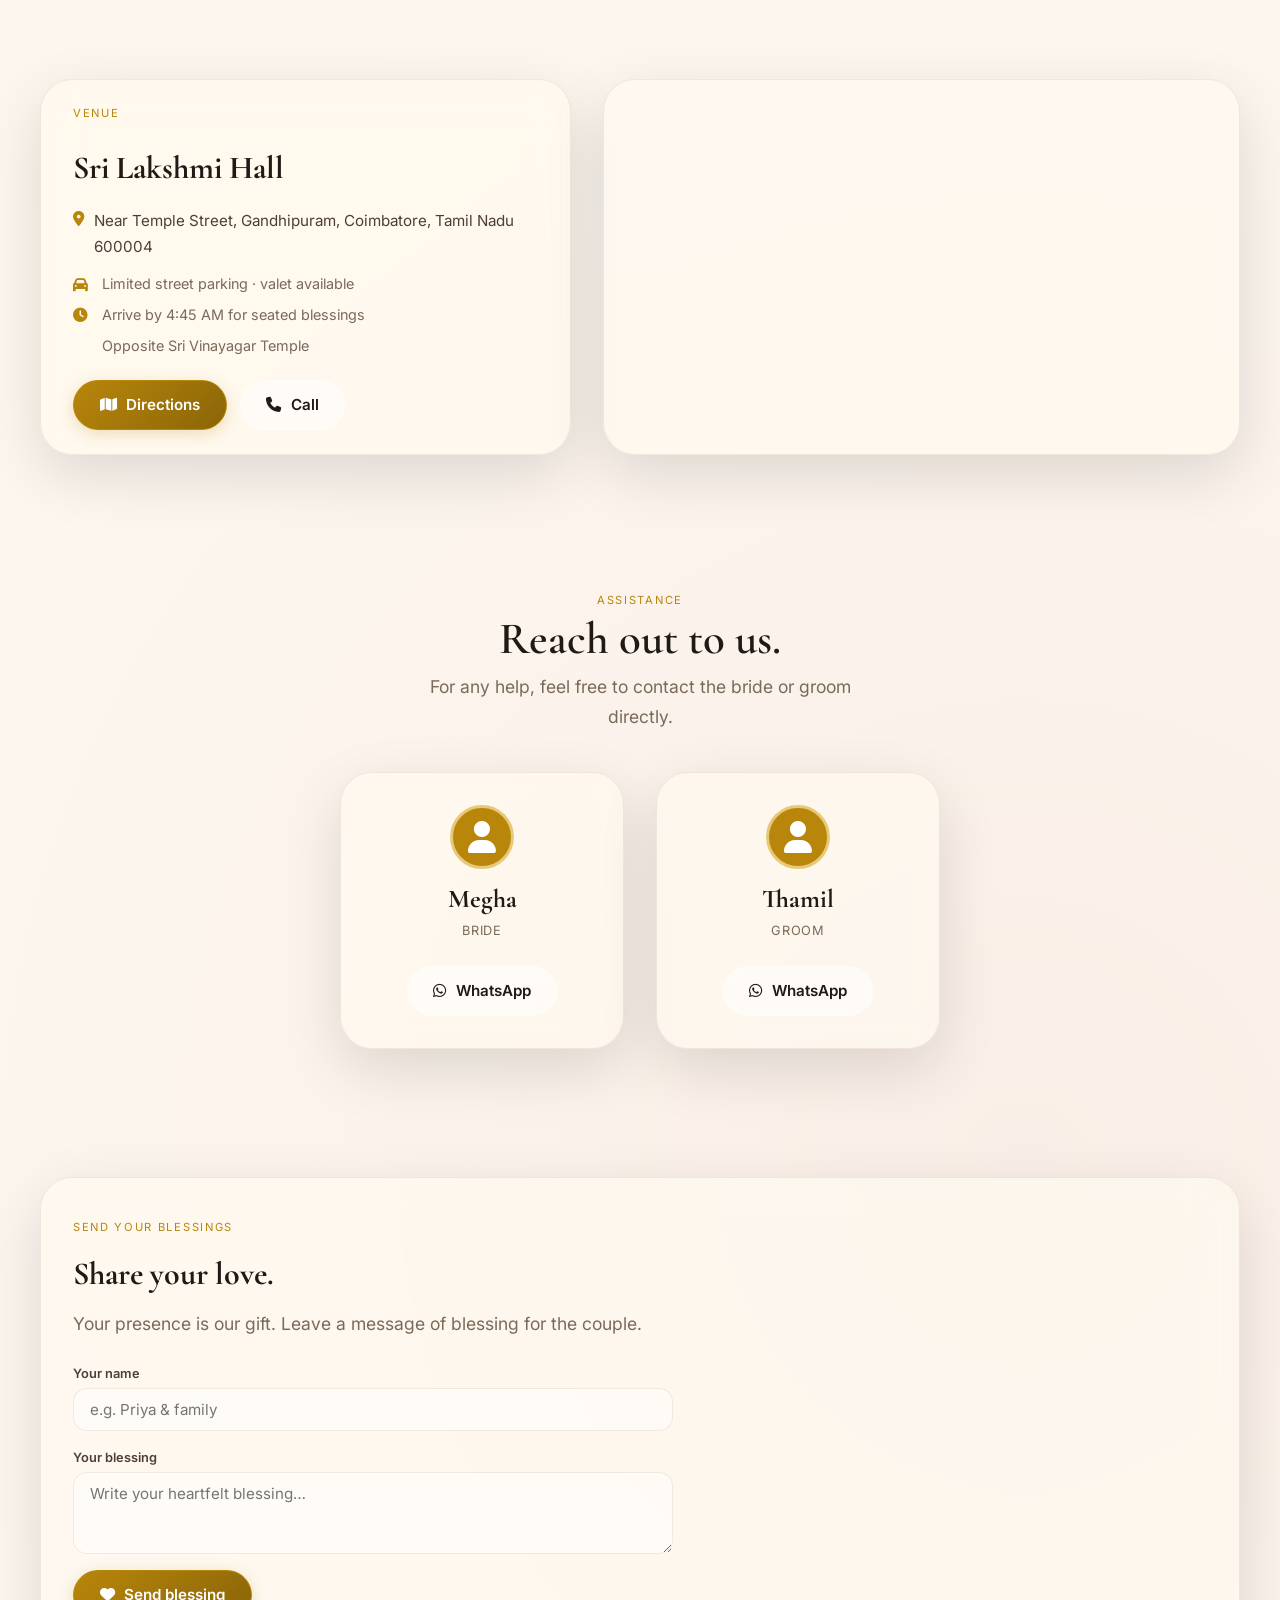
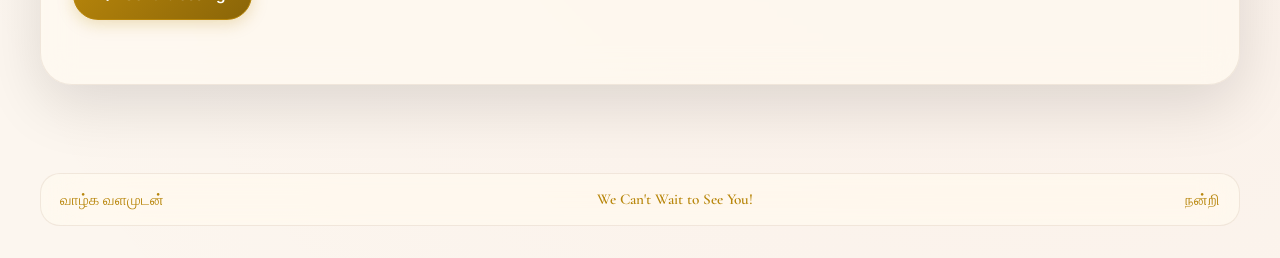
==== commit 39e536d1: "Added glow effect on logo and carousel" ====
--- a/Marriage Template 01/index.html
+++ b/Marriage Template 01/index.html
@@ -1,10 +1,10 @@
 <!DOCTYPE html>
-<html lang="en" data-theme="dark">
+<html lang="en" data-theme="light">
 <head>
     <meta charset="UTF-8" />
     <meta name="viewport" content="width=device-width, initial-scale=1.0" />
     <title>Megha & Thamil · Sacred Union</title>
-    <meta name="description" content="Wedding invitation of Megha & Thamil — a sacred Tamil wedding ceremony with divine blessings." />
+    <meta name="description" content="Wedding invitation of Megha & Thamil — a sacred Tamil wedding ceremony." />
     <link rel="preconnect" href="https://fonts.googleapis.com" />
     <link rel="preconnect" href="https://fonts.gstatic.com" crossorigin />
     <link href="https://fonts.googleapis.com/css2?family=Cormorant+Garamond:wght@400;500;600;700&family=Inter:wght@300;400;500;600;700&family=Noto+Sans+Tamil:wght@400;500;700&display=swap" rel="stylesheet" />
@@ -19,9 +19,7 @@
             <div class="ring"></div>
             <div class="ring"></div>
             <div class="ring"></div>
-            <div class="loader-lotus">
-                <i class="fas fa-om"></i>
-            </div>
+            <div class="loader-lotus"><i class="fas fa-om"></i></div>
         </div>
         <p class="loader-text">Blessings unfolding …</p>
     </div>
@@ -42,16 +40,18 @@
     <a class="skip-link" href="#main">Skip to main content</a>
 
     <!-- ===== HEADER ===== -->
-    <header class="site-header glass-strip" role="banner">
+    <header class="site-header" role="banner">
         <div class="container header-inner">
             <a class="brand" href="#home" aria-label="Home">
                 <span class="brand-icon" aria-hidden="true">
-                    <svg viewBox="0 0 64 64" role="img" aria-label="Om symbol">
-                        <circle cx="32" cy="32" r="28" fill="none" stroke="currentColor" stroke-width="1.8" opacity="0.3" />
-                        <path d="M32 12c-6 6-9 14-9 20 0 7 3 15 9 20 6-5 9-13 9-20 0-6-3-14-9-20z" fill="none" stroke="currentColor" stroke-width="2.2" stroke-linecap="round" />
-                        <path d="M23 26c3 2 5 5 5 9" fill="none" stroke="currentColor" stroke-width="2" stroke-linecap="round" />
-                        <path d="M41 26c-3 2-5 5-5 9" fill="none" stroke="currentColor" stroke-width="2" stroke-linecap="round" />
-                        <circle cx="32" cy="32" r="2.5" fill="currentColor" />
+                    <svg viewBox="0 0 64 64" role="img" aria-label="Lotus logo">
+                        <path class="lotus-petal" d="M32 14c4.6 5.4 6.8 11 6.8 16.4 0 5.8-2.4 11-6.8 15.6-4.4-4.6-6.8-9.8-6.8-15.6C25.2 25 27.4 19.4 32 14Z" />
+                        <path class="lotus-petal" d="M19.2 22.2c5.8 2.1 10.1 5.2 12.8 9.4 2.8 4.3 3.8 9.1 3.2 14.6-5.8-.6-10.6-2.8-14.4-6.7-3.8-3.9-5.7-9.7-5.6-17.3Z" />
+                        <path class="lotus-petal" d="M44.8 22.2c.1 7.6-1.8 13.4-5.6 17.3-3.8 3.9-8.6 6.1-14.4 6.7-.6-5.5.4-10.3 3.2-14.6 2.7-4.2 7-7.3 12.8-9.4Z" />
+                        <path class="lotus-petal" d="M11.8 34.8c4.8-.5 9 .1 12.5 1.8 3.5 1.7 6.1 4.4 7.7 8.2-4.7 1.3-9 1.4-12.9.3-4-1.1-6.4-4.5-7.3-10.3Z" />
+                        <path class="lotus-petal" d="M52.2 34.8c-.9 5.8-3.3 9.2-7.3 10.3-3.9 1.1-8.2 1-12.9-.3 1.6-3.8 4.2-6.5 7.7-8.2 3.5-1.7 7.7-2.3 12.5-1.8Z" />
+                        <path class="lotus-base" d="M20 50.2c4.2 2.6 8.2 3.8 12 3.8s7.8-1.2 12-3.8" />
+                        <circle class="lotus-bindu" cx="32" cy="48.4" r="2.2" />
                     </svg>
                 </span>
                 <span class="brand-copy">
@@ -62,10 +62,10 @@
 
             <nav class="primary-nav" aria-label="Main navigation">
                 <a href="#home" data-nav="home" class="active">Home</a>
-                <a href="#story" data-nav="story">Story</a>
+                <a href="#couple" data-nav="couple">Couple</a>
                 <a href="#events" data-nav="events">Events</a>
                 <a href="#venue" data-nav="venue">Venue</a>
-                <a href="#blessings" data-nav="blessings">Bless</a>
+                <a href="#assistance" data-nav="assistance">Assistance</a>
             </nav>
 
             <div class="header-actions">
@@ -73,9 +73,7 @@
                     <i class="fas fa-moon"></i>
                 </button>
                 <button class="menu-toggle" data-menu-toggle aria-label="Toggle menu" aria-expanded="false">
-                    <span class="bar"></span>
-                    <span class="bar"></span>
-                    <span class="bar"></span>
+                    <span class="bar"></span><span class="bar"></span><span class="bar"></span>
                 </button>
             </div>
         </div>
@@ -105,7 +103,7 @@
                         ஆசீர்வதிக்க அன்புடன் அழைக்கிறோம்.
                     </p>
                     <div class="hero-actions">
-                        <a href="#blessings" class="button primary">Send blessings <i class="fas fa-heart"></i></a>
+                        <a href="#assistance" class="button primary">Send blessings <i class="fas fa-heart"></i></a>
                         <a href="#events" class="button secondary">View events <i class="fas fa-chevron-down"></i></a>
                     </div>
                 </div>
@@ -117,117 +115,95 @@
                             <circle class="ring-progress" cx="80" cy="80" r="68" />
                         </svg>
                         <div class="ring-content">
-                            <div class="ring-unit">
-                                <strong data-unit="days">00</strong>
-                                <span>Days</span>
-                            </div>
-                            <div class="ring-unit">
-                                <strong data-unit="hours">00</strong>
-                                <span>Hrs</span>
-                            </div>
-                            <div class="ring-unit">
-                                <strong data-unit="minutes">00</strong>
-                                <span>Min</span>
-                            </div>
-                            <div class="ring-unit">
-                                <strong data-unit="seconds">00</strong>
-                                <span>Sec</span>
-                            </div>
+                            <div class="ring-unit"><strong data-unit="days">00</strong><span>Days</span></div>
+                            <div class="ring-unit"><strong data-unit="hours">00</strong><span>Hrs</span></div>
+                            <div class="ring-unit"><strong data-unit="minutes">00</strong><span>Min</span></div>
+                            <div class="ring-unit"><strong data-unit="seconds">00</strong><span>Sec</span></div>
                         </div>
                         <div class="ring-label">Muhurtham countdown</div>
                     </div>
                 </aside>
             </div>
-
-            <div class="hero-floral" aria-hidden="true">
-                <span class="floral-icon">✿</span>
-                <span class="floral-icon">✿</span>
-                <span class="floral-icon">✿</span>
-                <span class="floral-icon">✿</span>
-                <span class="floral-icon">✿</span>
-            </div>
-        </section>
-
-        <!-- ===== STORY ===== -->
-        <section class="section" id="story">
-            <div class="container">
-                <div class="section-heading centered reveal">
-                    <span class="eyebrow">Our Story</span>
-                    <h2>Two souls, one journey.</h2>
-                    <p class="heading-desc">
-                        From friendship to forever — a love story blessed by family and tradition.
+        </section>
+
+        <!-- ===== COUPLE SECTION ===== -->
+        <section class="section" id="couple">
+            <div class="container couple-layout">
+                <div class="couple-frame reveal">
+                    <div class="frame-shape"><i class="fas fa-om"></i></div>
+                    <div class="frame-glow"></div>
+                </div>
+                <div class="couple-text reveal">
+                    <span class="eyebrow">The Couple</span>
+                    <h2>Megha <span>&amp;</span> Thamil</h2>
+                    <p class="couple-desc">
+                        Two souls, one heart. United by love, blessed by family, and guided by the divine.
+                        Together, they embark on a beautiful journey of togetherness.
                     </p>
-                </div>
-
-                <div class="story-timeline">
-                    <div class="story-item reveal">
-                        <div class="story-marker"><i class="fas fa-handshake"></i></div>
-                        <div class="story-card glass-card">
-                            <h3>First meeting</h3>
-                            <p>Two families connected through a shared love for tradition and culture.</p>
-                            <span class="story-date">2019</span>
-                        </div>
-                    </div>
-                    <div class="story-item reveal">
-                        <div class="story-marker"><i class="fas fa-ring"></i></div>
-                        <div class="story-card glass-card">
-                            <h3>Engagement</h3>
-                            <p>A promise made under the sacred light of the divine.</p>
-                            <span class="story-date">2025</span>
-                        </div>
-                    </div>
-                    <div class="story-item reveal">
-                        <div class="story-marker"><i class="fas fa-om"></i></div>
-                        <div class="story-card glass-card featured">
-                            <h3>The wedding</h3>
-                            <p>United in love, blessed by family, guided by the divine.</p>
-                            <span class="story-date">26 Aug 2026</span>
-                        </div>
-                    </div>
-                </div>
-            </div>
-        </section>
-
-        <!-- ===== EVENTS ===== -->
+                    <div class="couple-stats">
+                        <div><span>2026</span> <label>Wedding Year</label></div>
+                        <div><span>∞</span> <label>Forever</label></div>
+                    </div>
+                </div>
+            </div>
+        </section>
+
+        <!-- ===== EVENTS CAROUSEL ===== -->
         <section class="section" id="events">
             <div class="container">
                 <div class="section-heading centered reveal">
                     <span class="eyebrow">Wedding events</span>
-                    <h2>Ceremony moments.</h2>
-                    <p class="heading-desc">The sacred rituals that mark this auspicious union.</p>
-                </div>
-
-                <div class="events-grid">
-                    <article class="event-card glass-card reveal" style="--accent:#b8860b;">
-                        <div class="event-icon"><i class="fas fa-fire"></i></div>
-                        <div class="event-meta">
-                            <span class="event-time">4:30 AM</span>
-                            <span class="event-label">Vratham</span>
-                        </div>
-                        <h3>Sacred preparations</h3>
-                        <p>Family prayers, traditional rituals, and the beginning of the ceremony.</p>
-                    </article>
-
-                    <article class="event-card glass-card reveal featured" style="--accent:#c0392b;">
-                        <div class="event-icon"><i class="fas fa-star"></i></div>
-                        <div class="event-meta">
-                            <span class="event-time">5:12 AM</span>
-                            <span class="event-label">Muhurtham</span>
-                        </div>
-                        <h3>The sacred union</h3>
-                        <p>The auspicious moment when two souls become one, blessed by the divine.</p>
-                    </article>
-
-                    <article class="event-card glass-card reveal" style="--accent:#2d7d46;">
-                        <div class="event-icon"><i class="fas fa-utensils"></i></div>
-                        <div class="event-meta">
-                            <span class="event-time">7:00 AM</span>
-                            <span class="event-label">Reception</span>
-                        </div>
-                        <h3>Breakfast &amp; blessings</h3>
-                        <p>Join us for a warm celebration with delicious food and family joy.</p>
-                    </article>
-                </div>
+                    <h2>Sacred moments.</h2>
+                    <p class="heading-desc">The rituals that mark this auspicious union.</p>
+                </div>
+
+                <div class="events-carousel-wrapper reveal">
+                    <button class="carousel-btn prev-btn" id="prevBtn" aria-label="Previous event">
+                        <i class="fas fa-chevron-left"></i>
+                    </button>
+                    <div class="events-carousel" id="eventsCarousel">
+                        <article class="event-card glass-card" style="--accent:#e8c97a;">
+                            <div class="event-icon"><i class="fas fa-ring"></i></div>
+                            <div class="event-meta">
+                                <span class="event-time">6:00 PM</span>
+                                <span class="event-label">Engagement</span>
+                            </div>
+                            <h3>Betrothal ceremony</h3>
+                            <p>Exchange of rings and sacred vows, marking the beginning of a beautiful journey.</p>
+                        </article>
+                        <article class="event-card glass-card" style="--accent:#b8860b;">
+                            <div class="event-icon"><i class="fas fa-fire"></i></div>
+                            <div class="event-meta">
+                                <span class="event-time">4:30 AM</span>
+                                <span class="event-label">Vratham</span>
+                            </div>
+                            <h3>Sacred preparations</h3>
+                            <p>Family prayers, traditional rituals, and the beginning of the ceremony.</p>
+                        </article>
+                        <article class="event-card glass-card featured" style="--accent:#c0392b;">
+                            <div class="event-icon"><i class="fas fa-star"></i></div>
+                            <div class="event-meta">
+                                <span class="event-time">5:12 AM</span>
+                                <span class="event-label">Muhurtham</span>
+                            </div>
+                            <h3>The sacred union</h3>
+                            <p>The auspicious moment when two souls become one, blessed by the divine.</p>
+                        </article>
+                        <article class="event-card glass-card" style="--accent:#2d7d46;">
+                            <div class="event-icon"><i class="fas fa-utensils"></i></div>
+                            <div class="event-meta">
+                                <span class="event-time">7:00 AM</span>
+                                <span class="event-label">Reception</span>
+                            </div>
+                            <h3>Breakfast &amp; blessings</h3>
+                            <p>Join us for a warm celebration with delicious food and family joy.</p>
+                        </article>
+                    </div>
+                    <button class="carousel-btn next-btn" id="nextBtn" aria-label="Next event">
+                        <i class="fas fa-chevron-right"></i>
+                    </button>
+                </div>
+                <div class="carousel-dots" id="carouselDots"></div>
             </div>
         </section>
 
@@ -255,9 +231,37 @@
                         </a>
                     </div>
                 </div>
-
                 <div class="venue-map glass-card reveal">
                     <iframe title="Venue map" src="https://www.google.com/maps?q=Sri+Lakshmi+Hall+Gandhipuram+Coimbatore&output=embed" loading="lazy" referrerpolicy="no-referrer-when-downgrade"></iframe>
+                </div>
+            </div>
+        </section>
+
+        <!-- ===== ASSISTANCE ===== -->
+        <section class="section" id="assistance">
+            <div class="container">
+                <div class="section-heading centered reveal">
+                    <span class="eyebrow">Assistance</span>
+                    <h2>Reach out to us.</h2>
+                    <p class="heading-desc">For any help, feel free to contact the bride or groom directly.</p>
+                </div>
+                <div class="assistance-grid">
+                    <div class="assist-card glass-card reveal">
+                        <div class="assist-avatar"><i class="fas fa-user"></i></div>
+                        <h3>Megha</h3>
+                        <p class="assist-role">Bride</p>
+                        <a href="https://wa.me/919999999991" class="button secondary" target="_blank">
+                            <i class="fab fa-whatsapp"></i> WhatsApp
+                        </a>
+                    </div>
+                    <div class="assist-card glass-card reveal">
+                        <div class="assist-avatar"><i class="fas fa-user"></i></div>
+                        <h3>Thamil</h3>
+                        <p class="assist-role">Groom</p>
+                        <a href="https://wa.me/919999999992" class="button secondary" target="_blank">
+                            <i class="fab fa-whatsapp"></i> WhatsApp
+                        </a>
+                    </div>
                 </div>
             </div>
         </section>
@@ -268,10 +272,7 @@
                 <div class="blessings-shell glass-card reveal">
                     <span class="eyebrow">Send your blessings</span>
                     <h2>Share your love.</h2>
-                    <p class="blessings-desc">
-                        Your presence is our gift. Leave a message of blessing for the couple.
-                    </p>
-
+                    <p class="blessings-desc">Your presence is our gift. Leave a message of blessing for the couple.</p>
                     <form class="blessings-form" id="blessingForm" novalidate>
                         <div class="form-group">
                             <label for="blessName">Your name</label>
@@ -285,26 +286,27 @@
                             <i class="fas fa-heart"></i> Send blessing
                         </button>
                     </form>
-
-                    <div class="blessings-feed" id="blessingsFeed" role="feed" aria-label="Blessings from guests">
-                        <!-- populated by JS -->
-                    </div>
+                    <div class="blessings-feed" id="blessingsFeed" role="feed" aria-label="Blessings from guests"></div>
                 </div>
             </div>
         </section>
 
     </main>
+
+    <!-- ===== BACK TO TOP ===== -->
+    <button id="backToTop" class="back-to-top" aria-label="Back to top">
+        <i class="fas fa-chevron-up"></i>
+    </button>
 
     <!-- ===== FOOTER ===== -->
     <footer class="site-footer">
-        <div class="container footer-inner glass-strip">
+        <div class="container footer-inner">
             <p class="tamil">வாழ்க வளமுடன்</p>
             <h3>We Can't Wait to See You!</h3>
             <p class="tamil">நன்றி</p>
         </div>
     </footer>
 
-    <!-- ===== SCRIPTS ===== -->
     <script src="script.js" defer></script>
 </body>
 </html>
--- a/Marriage Template 01/style.css
+++ b/Marriage Template 01/style.css
@@ -1,8 +1,7 @@
 /* --------------------------------------------------------------
    ROOT & THEME
 -------------------------------------------------------------- */
-:root,
-[data-theme="light"] {
+:root {
   --primary: #b8860b;
   --primary-soft: #d4a847;
   --primary-dark: #8a6508;
@@ -52,17 +51,8 @@
 /* --------------------------------------------------------------
    BASE
 -------------------------------------------------------------- */
-* {
-  box-sizing: border-box;
-  margin: 0;
-  padding: 0;
-}
-
-html {
-  scroll-behavior: smooth;
-  -webkit-tap-highlight-color: transparent;
-}
-
+* { box-sizing: border-box; margin: 0; padding: 0; }
+html { scroll-behavior: smooth; -webkit-tap-highlight-color: transparent; }
 body {
   min-height: 100vh;
   color: var(--ink);
@@ -76,112 +66,38 @@
   overflow-x: hidden;
   transition: background 0.5s ease, color 0.4s ease;
 }
-
-a {
-  color: inherit;
-  text-decoration: none;
-}
-
-button {
-  font: inherit;
-  border: none;
-  background: none;
-  cursor: pointer;
-  color: inherit;
-}
-
-img,
-svg,
-iframe {
-  display: block;
-  max-width: 100%;
-}
-
+a { color: inherit; text-decoration: none; }
+button { font: inherit; border: none; background: none; cursor: pointer; color: inherit; }
+img, svg, iframe { display: block; max-width: 100%; }
 .skip-link {
-  position: absolute;
-  left: -9999px;
-  top: 1rem;
-  padding: 0.8rem 1.5rem;
-  background: var(--primary);
-  color: #fff;
-  border-radius: 999px;
-  z-index: 100;
-  font-weight: 600;
-}
-
-.skip-link:focus {
-  left: 1rem;
-}
-
-.container {
-  width: min(var(--content), calc(100% - 2rem));
-  margin: 0 auto;
-}
-
-.section {
-  padding: clamp(2.5rem, 5vw, 5rem) 0;
-  position: relative;
-}
+  position: absolute; left: -9999px; top: 1rem; padding: 0.8rem 1.5rem;
+  background: var(--primary); color: #fff; border-radius: 999px; z-index: 100; font-weight: 600;
+}
+.skip-link:focus { left: 1rem; }
+.container { width: min(var(--content), calc(100% - 2rem)); margin: 0 auto; }
+.section { padding: clamp(2.5rem, 5vw, 5rem) 0; position: relative; }
 
 /* --------------------------------------------------------------
    AMBIENT BG
 -------------------------------------------------------------- */
 .ambient-bg {
-  position: fixed;
-  inset: 0;
-  pointer-events: none;
-  z-index: -1;
-  overflow: hidden;
-}
-
+  position: fixed; inset: 0; pointer-events: none; z-index: -1; overflow: hidden;
+}
 .orb {
-  position: absolute;
-  border-radius: 50%;
-  filter: blur(80px);
-  opacity: 0.3;
-}
-.orb-1 {
-  width: 30rem;
-  height: 30rem;
-  left: -10%;
-  top: -5%;
-  background: radial-gradient(circle, rgba(232, 201, 122, 0.2), transparent 70%);
-}
-.orb-2 {
-  width: 25rem;
-  height: 25rem;
-  right: -8%;
-  top: 30%;
-  background: radial-gradient(circle, rgba(192, 57, 43, 0.15), transparent 70%);
-}
-.orb-3 {
-  width: 20rem;
-  height: 20rem;
-  left: 40%;
-  bottom: 0;
-  background: radial-gradient(circle, rgba(232, 201, 122, 0.12), transparent 70%);
-}
-
+  position: absolute; border-radius: 50%; filter: blur(80px); opacity: 0.3;
+}
+.orb-1 { width: 30rem; height: 30rem; left: -10%; top: -5%; background: radial-gradient(circle, rgba(232, 201, 122, 0.2), transparent 70%); }
+.orb-2 { width: 25rem; height: 25rem; right: -8%; top: 30%; background: radial-gradient(circle, rgba(192, 57, 43, 0.15), transparent 70%); }
+.orb-3 { width: 20rem; height: 20rem; left: 40%; bottom: 0; background: radial-gradient(circle, rgba(232, 201, 122, 0.12), transparent 70%); }
 .kolam-overlay {
-  position: absolute;
-  inset: 0;
+  position: absolute; inset: 0;
   background-image: radial-gradient(circle, rgba(232, 201, 122, 0.04) 1px, transparent 1px);
-  background-size: 32px 32px;
-  opacity: 0.5;
-}
-
-.floating-petals {
-  position: absolute;
-  inset: 0;
-  overflow: hidden;
-  pointer-events: none;
-}
+  background-size: 32px 32px; opacity: 0.5;
+}
+.floating-petals { position: absolute; inset: 0; overflow: hidden; pointer-events: none; }
 .petal {
-  position: absolute;
-  font-size: 1.2rem;
-  color: rgba(232, 201, 122, 0.15);
-  animation: floatPetal 18s linear infinite;
-  user-select: none;
+  position: absolute; font-size: 1.2rem; color: rgba(232, 201, 122, 0.15);
+  animation: floatPetal 18s linear infinite; user-select: none;
 }
 @keyframes floatPetal {
   0% { transform: translateY(110vh) rotate(0deg) scale(0.8); opacity: 0; }
@@ -194,17 +110,11 @@
    DEITY SILHOUETTE
 -------------------------------------------------------------- */
 .deity-silhouette {
-  position: fixed;
-  inset: 0;
-  margin: auto;
-  width: min(70vw, 600px);
-  height: min(90vh, 800px);
-  z-index: -1;
-  opacity: 0.08;
+  position: fixed; inset: 0; margin: auto;
+  width: min(70vw, 600px); height: min(90vh, 800px);
+  z-index: -1; opacity: 0.08;
   background-image: url('./images/lord-ganesha-vector-34.png');
-  background-repeat: no-repeat;
-  background-position: center;
-  background-size: contain;
+  background-repeat: no-repeat; background-position: center; background-size: contain;
   pointer-events: none;
   filter: drop-shadow(0 0 30px rgba(232, 201, 122, 0.1));
 }
@@ -212,36 +122,23 @@
 /* --------------------------------------------------------------
    GLASS
 -------------------------------------------------------------- */
-.glass-card,
-.glass-strip {
+.glass-card {
   background: var(--surface);
   backdrop-filter: blur(18px) saturate(150%);
   -webkit-backdrop-filter: blur(18px) saturate(150%);
   border: 1px solid var(--line);
   box-shadow: var(--shadow);
-}
-
-.glass-card {
   border-radius: var(--radius-lg);
   padding: 1.5rem 2rem;
   transition: background 0.4s ease, border-color 0.4s ease;
 }
 
-.glass-strip {
-  border-radius: 20px;
-  padding: 0.7rem 1.2rem;
-  background: var(--surface-2);
-}
-
 /* --------------------------------------------------------------
    HEADER
 -------------------------------------------------------------- */
 .site-header {
-  position: sticky;
-  top: 0.8rem;
-  z-index: 50;
-  width: min(calc(var(--content) + 2rem), calc(100% - 1.2rem));
-  margin: 0 auto;
+  position: sticky; top: 0.8rem; z-index: 50;
+  width: min(calc(var(--content) + 2rem), calc(100% - 1.2rem)); margin: 0 auto;
   border-radius: 24px;
   background: var(--surface);
   backdrop-filter: blur(20px) saturate(160%);
@@ -250,113 +147,78 @@
   box-shadow: var(--shadow-soft);
   transition: background 0.4s ease;
 }
-
 .header-inner {
-  display: flex;
-  align-items: center;
-  gap: 1rem;
-  padding: 0.5rem 0.8rem;
-  flex-wrap: wrap;
-}
-
-.brand {
-  display: flex;
-  align-items: center;
-  gap: 0.7rem;
-  flex-shrink: 0;
-}
+  display: flex; align-items: center; gap: 1rem; padding: 0.5rem 0.8rem; flex-wrap: wrap;
+}
+.brand { display: flex; align-items: center; gap: 0.7rem; flex-shrink: 0; }
 .brand-icon {
-  width: 42px;
-  height: 42px;
-  color: var(--primary);
-  display: grid;
-  place-items: center;
-}
-.brand-icon svg {
-  width: 100%;
-  height: 100%;
-}
-.brand-copy {
-  display: grid;
-  line-height: 1.2;
-}
-.brand-title {
-  font-size: 1.1rem;
-  font-weight: 700;
-  color: var(--primary);
-}
-.brand-title .amp {
-  font-weight: 300;
-  color: var(--muted);
-}
-.brand-sub {
-  font-size: 0.65rem;
-  text-transform: uppercase;
-  letter-spacing: 0.12em;
-  color: var(--muted);
+  width: 42px; height: 42px; color: var(--primary); display: grid; place-items: center;
+}
+.brand-icon svg { width: 100%; height: 100%; }
+.brand-copy { display: grid; line-height: 1.2; }
+.brand-title { font-size: 1.1rem; font-weight: 700; color: var(--primary); }
+.brand-title .amp { font-weight: 300; color: var(--muted); }
+.brand-sub { font-size: 0.65rem; text-transform: uppercase; letter-spacing: 0.12em; color: var(--muted); }
+
+/* Lotus logo animation - continuous */
+.lotus-petal {
+  fill: none;
+  stroke: var(--gold);
+  stroke-width: 2.8;
+  stroke-linecap: round;
+  stroke-linejoin: round;
+  animation: lotusBloom 3s ease-in-out infinite alternate;
+}
+.lotus-petal:nth-child(1) { animation-delay: 0.0s; }
+.lotus-petal:nth-child(2) { animation-delay: 0.3s; }
+.lotus-petal:nth-child(3) { animation-delay: 0.6s; }
+.lotus-petal:nth-child(4) { animation-delay: 0.9s; }
+.lotus-petal:nth-child(5) { animation-delay: 1.2s; }
+.lotus-base {
+  fill: none;
+  stroke: var(--gold);
+  stroke-width: 2.4;
+  animation: basePulse 3s ease-in-out infinite alternate;
+}
+.lotus-bindu {
+  fill: var(--primary);
+  animation: binduPulse 3s ease-in-out infinite alternate;
+}
+@keyframes lotusBloom {
+  0% { transform: scale(1); stroke-width: 2.8; opacity: 0.7; }
+  100% { transform: scale(1.06); stroke-width: 3.8; opacity: 1; }
+}
+@keyframes basePulse {
+  0% { opacity: 0.6; }
+  100% { opacity: 1; }
+}
+@keyframes binduPulse {
+  0% { r: 2.2; fill: var(--primary); }
+  100% { r: 3.0; fill: var(--gold); }
 }
 
 .primary-nav {
-  display: flex;
-  gap: 0.2rem;
-  margin-left: auto;
-  padding: 0.2rem;
-  background: rgba(255, 255, 255, 0.04);
-  border-radius: 999px;
-  border: 1px solid var(--line);
+  display: flex; gap: 0.2rem; margin-left: auto; padding: 0.2rem;
+  background: rgba(255, 255, 255, 0.04); border-radius: 999px; border: 1px solid var(--line);
 }
 .primary-nav a {
-  padding: 0.4rem 0.9rem;
-  border-radius: 999px;
-  font-size: 0.8rem;
-  font-weight: 500;
-  color: var(--muted-strong);
-  transition: all 0.3s ease;
-  white-space: nowrap;
-}
-.primary-nav a:hover,
-.primary-nav a.active {
-  background: var(--primary);
-  color: #fff;
-  box-shadow: 0 4px 12px rgba(184, 134, 11, 0.3);
-}
-
-.header-actions {
-  display: flex;
-  gap: 0.4rem;
-  align-items: center;
-}
+  padding: 0.4rem 0.9rem; border-radius: 999px; font-size: 0.8rem; font-weight: 500;
+  color: var(--muted-strong); transition: all 0.3s ease; white-space: nowrap;
+}
+.primary-nav a:hover, .primary-nav a.active {
+  background: var(--primary); color: #fff; box-shadow: 0 4px 12px rgba(184, 134, 11, 0.3);
+}
+.header-actions { display: flex; gap: 0.4rem; align-items: center; }
 .theme-toggle {
-  width: 38px;
-  height: 38px;
-  border-radius: 50%;
-  border: 1px solid var(--line);
-  display: grid;
-  place-items: center;
-  font-size: 1.1rem;
-  transition: all 0.3s ease;
-  background: var(--chip-bg);
-}
-.theme-toggle:hover {
-  background: var(--primary);
-  color: #fff;
-  border-color: var(--primary);
-}
-
+  width: 38px; height: 38px; border-radius: 50%; border: 1px solid var(--line);
+  display: grid; place-items: center; font-size: 1.1rem;
+  transition: all 0.3s ease; background: var(--chip-bg);
+}
+.theme-toggle:hover { background: var(--primary); color: #fff; border-color: var(--primary); }
 .menu-toggle {
-  display: none;
-  flex-direction: column;
-  gap: 4px;
-  padding: 4px;
-  border-radius: 8px;
-}
-.menu-toggle .bar {
-  width: 26px;
-  height: 2px;
-  background: var(--ink);
-  border-radius: 2px;
-  transition: all 0.3s ease;
-}
+  display: none; flex-direction: column; gap: 4px; padding: 4px; border-radius: 8px;
+}
+.menu-toggle .bar { width: 26px; height: 2px; background: var(--ink); border-radius: 2px; transition: all 0.3s ease; }
 .menu-toggle[aria-expanded="true"] .bar:nth-child(1) { transform: rotate(45deg) translate(4px, 4px); }
 .menu-toggle[aria-expanded="true"] .bar:nth-child(2) { opacity: 0; }
 .menu-toggle[aria-expanded="true"] .bar:nth-child(3) { transform: rotate(-45deg) translate(4px, -4px); }
@@ -364,698 +226,301 @@
 /* --------------------------------------------------------------
    HERO
 -------------------------------------------------------------- */
-.hero-grid {
-  display: grid;
-  grid-template-columns: 1fr 0.8fr;
-  gap: 2rem;
-  align-items: center;
-}
-
-.hero-content {
-  display: flex;
-  flex-direction: column;
-  gap: 1rem;
-}
-.hero-badge {
-  display: flex;
-  flex-wrap: wrap;
-  gap: 0.5rem;
-  align-items: center;
-}
-.badge-tamil {
-  font-family: var(--font-tamil);
-  font-size: 0.9rem;
+.hero-grid { display: grid; grid-template-columns: 1fr 0.8fr; gap: 2rem; align-items: center; }
+.hero-content { display: flex; flex-direction: column; gap: 1rem; }
+.hero-badge { display: flex; flex-wrap: wrap; gap: 0.5rem; align-items: center; }
+.badge-tamil { font-family: var(--font-tamil); font-size: 0.9rem; color: var(--primary); background: var(--chip-bg); padding: 0.2rem 0.8rem; border-radius: 999px; border: 1px solid var(--line); }
+.badge-en { font-size: 0.7rem; text-transform: uppercase; letter-spacing: 0.06em; color: var(--muted); }
+.hero-title {
+  font-family: var(--font-display); font-size: clamp(2.8rem, 6vw, 4.8rem); font-weight: 700; line-height: 1;
+  display: flex; flex-wrap: wrap; align-items: baseline; gap: 0.2rem 0.6rem;
+}
+.hero-title .title-line { color: var(--ink); }
+.hero-title .title-amp { font-size: 0.6em; color: var(--primary); font-weight: 400; }
+.hero-title .title-line:first-child { color: var(--primary); }
+.hero-sub { font-size: 1.1rem; color: var(--muted-strong); letter-spacing: 0.04em; }
+.hero-desc { max-width: 40ch; color: var(--muted); font-size: 0.95rem; }
+.hero-actions { display: flex; flex-wrap: wrap; gap: 0.8rem; margin-top: 0.5rem; }
+
+.button {
+  display: inline-flex; align-items: center; gap: 0.6rem; padding: 0.7rem 1.6rem;
+  border-radius: 999px; font-weight: 600; font-size: 0.95rem;
+  transition: all 0.3s ease; border: 1px solid transparent;
+  background: var(--chip-bg); color: var(--ink); border-color: var(--line);
+}
+.button.primary {
+  background: linear-gradient(135deg, var(--primary), var(--primary-dark)); color: #fff;
+  border-color: var(--primary); box-shadow: 0 4px 16px rgba(184, 134, 11, 0.25);
+}
+.button.primary:hover { transform: translateY(-2px); box-shadow: 0 8px 28px rgba(184, 134, 11, 0.35); }
+.button.secondary { border-color: var(--line-strong); }
+.button.secondary:hover { background: var(--primary); color: #fff; border-color: var(--primary); }
+
+.hero-side { display: flex; justify-content: center; }
+.countdown-ring {
+  position: relative; width: 220px; height: 220px; display: grid; place-items: center;
+}
+.ring-svg { width: 100%; height: 100%; transform: rotate(-90deg); }
+.ring-bg { fill: none; stroke: var(--line); stroke-width: 6; }
+.ring-progress { fill: none; stroke: var(--primary); stroke-width: 6; stroke-linecap: round; stroke-dasharray: 427; stroke-dashoffset: 427; transition: stroke-dashoffset 0.3s ease; }
+.ring-content {
+  position: absolute; inset: 0; display: grid; grid-template-columns: 1fr 1fr; grid-template-rows: 1fr 1fr;
+  gap: 0.2rem; padding: 1.2rem; align-content: center;
+}
+.ring-unit { display: flex; flex-direction: column; align-items: center; justify-content: center; background: var(--chip-bg); border-radius: 12px; padding: 0.2rem 0; }
+.ring-unit strong { font-size: 1.4rem; font-weight: 700; font-variant-numeric: tabular-nums; color: var(--primary); }
+.ring-unit span { font-size: 0.6rem; text-transform: uppercase; letter-spacing: 0.06em; color: var(--muted); }
+.ring-label { position: absolute; bottom: -2rem; font-size: 0.7rem; letter-spacing: 0.06em; color: var(--muted); text-transform: uppercase; }
+
+/* --------------------------------------------------------------
+   COUPLE
+-------------------------------------------------------------- */
+.couple-layout {
+  display: grid; grid-template-columns: 1fr 1.2fr; gap: 2.5rem; align-items: center;
+}
+.couple-frame {
+  position: relative; width: 100%; aspect-ratio: 1 / 1; max-width: 380px; margin: 0 auto;
+  border-radius: 50%; background: radial-gradient(circle at 30% 30%, var(--primary-soft), var(--primary-dark));
+  display: grid; place-items: center; box-shadow: 0 20px 60px rgba(184, 134, 11, 0.2);
+  overflow: hidden;
+}
+.couple-frame .frame-shape {
+  font-size: 5rem; color: rgba(255,255,255,0.15); animation: pulseGlow 3s ease-in-out infinite;
+}
+.couple-frame .frame-glow {
+  position: absolute; inset: -4px; border-radius: 50%;
+  background: conic-gradient(from 0deg, var(--primary), var(--gold), var(--primary), var(--gold), var(--primary));
+  opacity: 0.4; animation: spinGlow 8s linear infinite; z-index: -1;
+}
+@keyframes spinGlow { to { transform: rotate(360deg); } }
+@keyframes pulseGlow {
+  0%, 100% { transform: scale(1); opacity: 0.4; }
+  50% { transform: scale(1.08); opacity: 0.8; }
+}
+.couple-text h2 { font-family: var(--font-display); font-size: 2.8rem; margin: 0.2rem 0; }
+.couple-text h2 span { color: var(--primary); }
+.couple-desc { color: var(--muted); max-width: 40ch; }
+.couple-stats { display: flex; gap: 2rem; margin-top: 1.5rem; }
+.couple-stats div { text-align: center; }
+.couple-stats span { display: block; font-family: var(--font-display); font-size: 2rem; font-weight: 700; color: var(--primary); }
+.couple-stats label { font-size: 0.7rem; text-transform: uppercase; letter-spacing: 0.06em; color: var(--muted); }
+
+/* --------------------------------------------------------------
+   SECTION HEADINGS
+-------------------------------------------------------------- */
+.section-heading { max-width: 48rem; margin: 0 auto 2.5rem; }
+.section-heading.centered { text-align: center; }
+.eyebrow {
+  display: inline-block; font-size: 0.7rem; text-transform: uppercase; letter-spacing: 0.15em;
+  color: var(--primary); margin-bottom: 0.3rem;
+}
+.section-heading h2 { font-family: var(--font-display); font-size: clamp(2rem, 3.5vw, 3rem); font-weight: 600; line-height: 1.1; margin-bottom: 0.5rem; }
+.heading-desc { color: var(--muted); max-width: 40ch; margin: 0 auto; }
+
+/* --------------------------------------------------------------
+   EVENTS CAROUSEL
+-------------------------------------------------------------- */
+.events-carousel-wrapper {
+  position: relative; overflow: hidden; padding: 0 2.5rem;
+}
+.events-carousel {
+  display: flex; gap: 1.5rem; transition: transform 0.5s cubic-bezier(0.22, 1, 0.36, 1); will-change: transform;
+}
+.event-card {
+  flex: 0 0 calc(33.333% - 1rem); min-width: 0;
+  padding: 1.5rem 1.2rem; border-radius: var(--radius-lg);
+  background: var(--surface); border: 1px solid var(--line);
+  backdrop-filter: blur(12px); transition: all 0.3s ease;
+  display: flex; flex-direction: column; gap: 0.5rem;
+}
+.event-card.featured { border-color: var(--primary); background: linear-gradient(135deg, rgba(184, 134, 11, 0.10), rgba(192, 57, 43, 0.06)); }
+.event-card .event-icon { font-size: 1.8rem; color: var(--primary); }
+.event-meta { display: flex; gap: 0.6rem; align-items: center; flex-wrap: wrap; }
+.event-time { font-weight: 700; font-size: 0.9rem; color: var(--primary); background: var(--chip-bg); padding: 0.1rem 0.6rem; border-radius: 999px; border: 1px solid var(--line); }
+.event-label { font-size: 0.7rem; text-transform: uppercase; letter-spacing: 0.06em; color: var(--muted); }
+.event-card h3 { font-family: var(--font-display); font-size: 1.3rem; }
+.event-card p { font-size: 0.9rem; color: var(--muted); flex: 1; }
+
+.carousel-btn {
+  position: absolute; top: 50%; transform: translateY(-50%);
+  width: 40px; height: 40px; border-radius: 50%;
+  background: var(--surface); border: 1px solid var(--line);
+  backdrop-filter: blur(12px); color: var(--ink);
+  display: grid; place-items: center; font-size: 1.2rem;
+  transition: all 0.3s ease; z-index: 10; cursor: pointer;
+}
+.carousel-btn:hover { background: var(--primary); color: #fff; border-color: var(--primary); }
+.carousel-btn:disabled { opacity: 0.3; pointer-events: none; }
+.prev-btn { left: 0; }
+.next-btn { right: 0; }
+
+.carousel-dots {
+  display: flex; justify-content: center; gap: 0.6rem; margin-top: 1.2rem;
+}
+.carousel-dots button {
+  width: 10px; height: 10px; border-radius: 50%; border: none;
+  background: var(--line); transition: all 0.3s ease; cursor: pointer;
+}
+.carousel-dots button.active { background: var(--primary); transform: scale(1.2); }
+
+/* --------------------------------------------------------------
+   VENUE
+-------------------------------------------------------------- */
+.venue-layout { display: grid; grid-template-columns: 1fr 1.2fr; gap: 2rem; align-items: stretch; }
+.venue-info { display: flex; flex-direction: column; gap: 0.8rem; }
+.venue-info h2 { font-family: var(--font-display); font-size: 2rem; }
+.venue-address { display: flex; gap: 0.6rem; align-items: flex-start; color: var(--muted-strong); font-size: 0.95rem; }
+.venue-address i { margin-top: 0.2rem; color: var(--primary); }
+.venue-details { list-style: none; padding: 0; display: flex; flex-direction: column; gap: 0.4rem; }
+.venue-details li { display: flex; gap: 0.6rem; align-items: center; font-size: 0.9rem; color: var(--muted); }
+.venue-details i { width: 1.2rem; color: var(--primary); }
+.venue-actions { display: flex; flex-wrap: wrap; gap: 0.8rem; margin-top: 0.5rem; }
+.venue-map { padding: 0.5rem; border-radius: var(--radius-lg); overflow: hidden; background: var(--surface); backdrop-filter: blur(12px); border: 1px solid var(--line); }
+.venue-map iframe { width: 100%; height: 100%; min-height: 280px; border: 0; border-radius: 16px; display: block; }
+
+/* --------------------------------------------------------------
+   ASSISTANCE
+-------------------------------------------------------------- */
+.assistance-grid {
+  display: grid; grid-template-columns: repeat(2, minmax(0, 1fr)); gap: 2rem; max-width: 600px; margin: 0 auto;
+}
+.assist-card {
+  text-align: center; padding: 2rem 1.5rem; background: var(--surface); border: 1px solid var(--line);
+  border-radius: var(--radius-lg); backdrop-filter: blur(12px);
+  transition: transform 0.3s ease, box-shadow 0.3s ease;
+}
+.assist-card:hover { transform: translateY(-6px); box-shadow: var(--shadow-soft); }
+.assist-avatar {
+  width: 64px; height: 64px; border-radius: 50%; margin: 0 auto 0.5rem;
+  background: var(--primary); color: #fff; display: grid; place-items: center;
+  font-size: 2rem; border: 3px solid var(--gold);
+}
+.assist-card h3 { font-family: var(--font-display); font-size: 1.6rem; }
+.assist-role { font-size: 0.8rem; color: var(--muted); text-transform: uppercase; letter-spacing: 0.06em; margin-bottom: 1rem; }
+.assist-card .button { margin-top: 0.5rem; }
+
+/* --------------------------------------------------------------
+   BLESSINGS
+-------------------------------------------------------------- */
+.blessings-shell { padding: 2rem; border-radius: var(--radius-lg); background: var(--surface); border: 1px solid var(--line); backdrop-filter: blur(16px); }
+.blessings-shell h2 { font-family: var(--font-display); font-size: 2rem; margin: 0.3rem 0 0.5rem; }
+.blessings-desc { color: var(--muted); margin-bottom: 1.5rem; }
+.blessings-form { display: flex; flex-direction: column; gap: 1rem; max-width: 600px; }
+.form-group { display: flex; flex-direction: column; gap: 0.2rem; }
+.form-group label { font-size: 0.8rem; font-weight: 600; color: var(--muted-strong); }
+.form-group input, .form-group textarea {
+  padding: 0.7rem 1rem; border-radius: 14px; border: 1px solid var(--line);
+  background: var(--chip-bg); color: var(--ink); font-family: var(--font-body); font-size: 0.95rem;
+  transition: border-color 0.3s ease;
+}
+.form-group input:focus, .form-group textarea:focus { outline: none; border-color: var(--primary); box-shadow: 0 0 0 3px rgba(184, 134, 11, 0.15); }
+.form-group textarea { resize: vertical; }
+.blessings-form .button { align-self: flex-start; }
+
+.blessings-feed {
+  margin-top: 2rem; display: flex; flex-direction: column; gap: 0.8rem;
+  max-height: 300px; overflow-y: auto; padding-right: 0.5rem;
+}
+.blessing-item {
+  background: var(--chip-bg); padding: 0.8rem 1.2rem; border-radius: 16px;
+  border-left: 4px solid var(--primary); animation: fadeSlide 0.4s ease;
+}
+.blessing-item strong { color: var(--primary); font-weight: 600; }
+.blessing-item .bless-text { margin-top: 0.2rem; font-size: 0.9rem; color: var(--muted-strong); }
+.blessing-item .bless-time { font-size: 0.65rem; color: var(--muted); display: block; margin-top: 0.2rem; }
+@keyframes fadeSlide { from { opacity: 0; transform: translateY(12px); } to { opacity: 1; transform: translateY(0); } }
+
+/* --------------------------------------------------------------
+   BACK TO TOP
+-------------------------------------------------------------- */
+.back-to-top {
+  position: fixed; bottom: 2rem; right: 2rem; z-index: 99;
+  width: 48px; height: 48px; border-radius: 50%;
+  background: var(--primary); color: #fff; font-size: 1.2rem;
+  box-shadow: 0 6px 20px rgba(184, 134, 11, 0.35);
+  display: grid; place-items: center; opacity: 0; transform: translateY(20px);
+  transition: all 0.4s ease; cursor: pointer; border: none;
+}
+.back-to-top.visible { opacity: 1; transform: translateY(0); }
+.back-to-top:hover { transform: translateY(-4px) scale(1.05); box-shadow: 0 8px 30px rgba(184, 134, 11, 0.5); }
+
+/* --------------------------------------------------------------
+   FOOTER
+-------------------------------------------------------------- */
+.site-footer { padding: 1.5rem 0 2rem; }
+.footer-inner {
+  display: flex; justify-content: space-between; align-items: center; flex-wrap: wrap;
+  gap: 0.8rem; padding: 0.8rem 1.2rem;
+  background: var(--surface);
+  backdrop-filter: blur(18px) saturate(150%);
+  -webkit-backdrop-filter: blur(18px) saturate(150%);
+  border: 1px solid var(--line);
+  border-radius: 20px;
   color: var(--primary);
-  background: var(--chip-bg);
-  padding: 0.2rem 0.8rem;
-  border-radius: 999px;
-  border: 1px solid var(--line);
-}
-.badge-en {
-  font-size: 0.7rem;
-  text-transform: uppercase;
-  letter-spacing: 0.06em;
-  color: var(--muted);
-}
-
-.hero-title {
-  font-family: var(--font-display);
-  font-size: clamp(2.8rem, 6vw, 4.8rem);
-  font-weight: 700;
-  line-height: 1;
-  display: flex;
-  flex-wrap: wrap;
-  align-items: baseline;
-  gap: 0.2rem 0.6rem;
-}
-.hero-title .title-line {
-  color: var(--ink);
-}
-.hero-title .title-amp {
-  font-size: 0.6em;
-  color: var(--primary);
-  font-weight: 400;
-}
-.hero-title .title-line:first-child {
-  color: var(--primary);
-}
-
-.hero-sub {
-  font-size: 1.1rem;
-  color: var(--muted-strong);
-  letter-spacing: 0.04em;
-}
-.hero-desc {
-  max-width: 40ch;
-  color: var(--muted);
-  font-size: 0.95rem;
-}
-.hero-actions {
-  display: flex;
-  flex-wrap: wrap;
-  gap: 0.8rem;
-  margin-top: 0.5rem;
-}
-
-.button {
-  display: inline-flex;
-  align-items: center;
-  gap: 0.6rem;
-  padding: 0.7rem 1.6rem;
-  border-radius: 999px;
-  font-weight: 600;
-  font-size: 0.95rem;
-  transition: all 0.3s ease;
-  border: 1px solid transparent;
-  background: var(--chip-bg);
-  color: var(--ink);
-  border-color: var(--line);
-}
-.button.primary {
-  background: linear-gradient(135deg, var(--primary), var(--primary-dark));
-  color: #fff;
-  border-color: var(--primary);
-  box-shadow: 0 4px 16px rgba(184, 134, 11, 0.25);
-}
-.button.primary:hover {
-  transform: translateY(-2px);
-  box-shadow: 0 8px 28px rgba(184, 134, 11, 0.35);
-}
-.button.secondary {
-  border-color: var(--line-strong);
-}
-.button.secondary:hover {
-  background: var(--primary);
-  color: #fff;
-  border-color: var(--primary);
-}
-
-.hero-side {
-  display: flex;
-  justify-content: center;
-}
-
-.countdown-ring {
-  position: relative;
-  width: 220px;
-  height: 220px;
-  display: grid;
-  place-items: center;
-}
-.ring-svg {
-  width: 100%;
-  height: 100%;
-  transform: rotate(-90deg);
-}
-.ring-bg {
-  fill: none;
-  stroke: var(--line);
-  stroke-width: 6;
-}
-.ring-progress {
-  fill: none;
-  stroke: var(--primary);
-  stroke-width: 6;
-  stroke-linecap: round;
-  stroke-dasharray: 427; /* 2 * pi * 68 */
-  stroke-dashoffset: 427;
-  transition: stroke-dashoffset 0.3s ease, stroke 0.3s ease;
-}
-.ring-content {
-  position: absolute;
-  inset: 0;
-  display: grid;
-  grid-template-columns: 1fr 1fr;
-  grid-template-rows: 1fr 1fr;
-  gap: 0.2rem;
-  padding: 1.2rem;
-  align-content: center;
-}
-.ring-unit {
-  display: flex;
-  flex-direction: column;
-  align-items: center;
-  justify-content: center;
-  background: var(--chip-bg);
-  border-radius: 12px;
-  padding: 0.2rem 0;
-}
-.ring-unit strong {
-  font-size: 1.4rem;
-  font-weight: 700;
-  font-variant-numeric: tabular-nums;
-  color: var(--primary);
-}
-.ring-unit span {
-  font-size: 0.6rem;
-  text-transform: uppercase;
-  letter-spacing: 0.06em;
-  color: var(--muted);
-}
-.ring-label {
-  position: absolute;
-  bottom: -2rem;
-  font-size: 0.7rem;
-  letter-spacing: 0.06em;
-  color: var(--muted);
-  text-transform: uppercase;
-}
-
-.hero-floral {
-  display: flex;
-  justify-content: center;
-  gap: 1.5rem;
-  margin-top: 1.5rem;
-  font-size: 1.4rem;
-  color: var(--primary-soft);
-  opacity: 0.4;
-}
-
-/* --------------------------------------------------------------
-   SECTION HEADINGS
--------------------------------------------------------------- */
-.section-heading {
-  max-width: 48rem;
-  margin: 0 auto 2.5rem;
-}
-.section-heading.centered {
-  text-align: center;
-}
-.eyebrow {
-  display: inline-block;
-  font-size: 0.7rem;
-  text-transform: uppercase;
-  letter-spacing: 0.15em;
-  color: var(--primary);
-  margin-bottom: 0.3rem;
-}
-.section-heading h2 {
-  font-family: var(--font-display);
-  font-size: clamp(2rem, 3.5vw, 3rem);
-  font-weight: 600;
-  line-height: 1.1;
-  margin-bottom: 0.5rem;
-}
-.heading-desc {
-  color: var(--muted);
-  max-width: 40ch;
-  margin: 0 auto;
-}
-
-/* --------------------------------------------------------------
-   STORY TIMELINE
--------------------------------------------------------------- */
-.story-timeline {
-  display: grid;
-  grid-template-columns: repeat(auto-fit, minmax(220px, 1fr));
-  gap: 2rem;
-  margin-top: 2rem;
-}
-.story-item {
-  display: flex;
-  flex-direction: column;
-  align-items: center;
-  text-align: center;
-  gap: 0.6rem;
-}
-.story-marker {
-  width: 48px;
-  height: 48px;
-  border-radius: 50%;
-  background: var(--primary);
-  color: #fff;
-  display: grid;
-  place-items: center;
-  font-size: 1.2rem;
-  box-shadow: 0 4px 16px rgba(184, 134, 11, 0.25);
-}
-.story-card {
-  width: 100%;
-  padding: 1.2rem 1rem;
-  border-radius: var(--radius-lg);
-  background: var(--surface);
-  border: 1px solid var(--line);
-  backdrop-filter: blur(12px);
-  transition: all 0.3s ease;
-}
-.story-card.featured {
-  border-color: var(--primary);
-  background: linear-gradient(135deg, rgba(184, 134, 11, 0.12), rgba(192, 57, 43, 0.08));
-}
-.story-card h3 {
-  font-family: var(--font-display);
-  font-size: 1.2rem;
-  margin-bottom: 0.2rem;
-}
-.story-card p {
-  font-size: 0.9rem;
-  color: var(--muted);
-}
-.story-date {
-  display: inline-block;
-  margin-top: 0.4rem;
-  font-size: 0.75rem;
-  font-weight: 600;
-  color: var(--primary);
-  letter-spacing: 0.04em;
-}
-
-/* --------------------------------------------------------------
-   EVENTS
--------------------------------------------------------------- */
-.events-grid {
-  display: grid;
-  grid-template-columns: repeat(auto-fit, minmax(240px, 1fr));
-  gap: 1.5rem;
-}
-.event-card {
-  padding: 1.5rem 1.2rem;
-  border-radius: var(--radius-lg);
-  background: var(--surface);
-  border: 1px solid var(--line);
-  backdrop-filter: blur(12px);
-  transition: all 0.3s ease;
-  display: flex;
-  flex-direction: column;
-  gap: 0.5rem;
-}
-.event-card.featured {
-  border-color: var(--primary);
-  background: linear-gradient(135deg, rgba(184, 134, 11, 0.10), rgba(192, 57, 43, 0.06));
-}
-.event-icon {
-  font-size: 1.8rem;
-  color: var(--primary);
-}
-.event-meta {
-  display: flex;
-  gap: 0.6rem;
-  align-items: center;
-  flex-wrap: wrap;
-}
-.event-time {
-  font-weight: 700;
-  font-size: 0.9rem;
-  color: var(--primary);
-  background: var(--chip-bg);
-  padding: 0.1rem 0.6rem;
-  border-radius: 999px;
-  border: 1px solid var(--line);
-}
-.event-label {
-  font-size: 0.7rem;
-  text-transform: uppercase;
-  letter-spacing: 0.06em;
-  color: var(--muted);
-}
-.event-card h3 {
-  font-family: var(--font-display);
-  font-size: 1.3rem;
-}
-.event-card p {
-  font-size: 0.9rem;
-  color: var(--muted);
-  flex: 1;
-}
-
-/* --------------------------------------------------------------
-   VENUE
--------------------------------------------------------------- */
-.venue-layout {
-  display: grid;
-  grid-template-columns: 1fr 1.2fr;
-  gap: 2rem;
-  align-items: stretch;
-}
-.venue-info {
-  display: flex;
-  flex-direction: column;
-  gap: 0.8rem;
-}
-.venue-info h2 {
-  font-family: var(--font-display);
-  font-size: 2rem;
-}
-.venue-address {
-  display: flex;
-  gap: 0.6rem;
-  align-items: flex-start;
-  color: var(--muted-strong);
-  font-size: 0.95rem;
-}
-.venue-address i {
-  margin-top: 0.2rem;
-  color: var(--primary);
-}
-.venue-details {
-  list-style: none;
-  padding: 0;
-  display: flex;
-  flex-direction: column;
-  gap: 0.4rem;
-}
-.venue-details li {
-  display: flex;
-  gap: 0.6rem;
-  align-items: center;
-  font-size: 0.9rem;
-  color: var(--muted);
-}
-.venue-details i {
-  width: 1.2rem;
-  color: var(--primary);
-}
-.venue-actions {
-  display: flex;
-  flex-wrap: wrap;
-  gap: 0.8rem;
-  margin-top: 0.5rem;
-}
-.venue-map {
-  padding: 0.5rem;
-  border-radius: var(--radius-lg);
-  overflow: hidden;
-}
-.venue-map iframe {
-  width: 100%;
-  height: 100%;
-  min-height: 280px;
-  border: 0;
-  border-radius: 16px;
-  display: block;
-}
-
-/* --------------------------------------------------------------
-   BLESSINGS
--------------------------------------------------------------- */
-.blessings-shell {
-  padding: 2rem;
-  border-radius: var(--radius-lg);
-  background: var(--surface);
-  border: 1px solid var(--line);
-  backdrop-filter: blur(16px);
-}
-.blessings-shell h2 {
-  font-family: var(--font-display);
-  font-size: 2rem;
-  margin: 0.3rem 0 0.5rem;
-}
-.blessings-desc {
-  color: var(--muted);
-  margin-bottom: 1.5rem;
-}
-
-.blessings-form {
-  display: flex;
-  flex-direction: column;
-  gap: 1rem;
-  max-width: 600px;
-}
-.form-group {
-  display: flex;
-  flex-direction: column;
-  gap: 0.2rem;
-}
-.form-group label {
-  font-size: 0.8rem;
-  font-weight: 600;
-  color: var(--muted-strong);
-}
-.form-group input,
-.form-group textarea {
-  padding: 0.7rem 1rem;
-  border-radius: 14px;
-  border: 1px solid var(--line);
-  background: var(--chip-bg);
-  color: var(--ink);
-  font-family: var(--font-body);
-  font-size: 0.95rem;
-  transition: border-color 0.3s ease;
-}
-.form-group input:focus,
-.form-group textarea:focus {
-  outline: none;
-  border-color: var(--primary);
-  box-shadow: 0 0 0 3px rgba(184, 134, 11, 0.15);
-}
-.form-group textarea {
-  resize: vertical;
-}
-.blessings-form .button {
-  align-self: flex-start;
-}
-
-.blessings-feed {
-  margin-top: 2rem;
-  display: flex;
-  flex-direction: column;
-  gap: 0.8rem;
-  max-height: 300px;
-  overflow-y: auto;
-  padding-right: 0.5rem;
-}
-.blessing-item {
-  background: var(--chip-bg);
-  padding: 0.8rem 1.2rem;
-  border-radius: 16px;
-  border-left: 4px solid var(--primary);
-  animation: fadeSlide 0.4s ease;
-}
-.blessing-item strong {
-  color: var(--primary);
-  font-weight: 600;
-}
-.blessing-item .bless-text {
-  margin-top: 0.2rem;
-  font-size: 0.9rem;
-  color: var(--muted-strong);
-}
-.blessing-item .bless-time {
-  font-size: 0.65rem;
-  color: var(--muted);
-  display: block;
-  margin-top: 0.2rem;
-}
-@keyframes fadeSlide {
-  from { opacity: 0; transform: translateY(12px); }
-  to { opacity: 1; transform: translateY(0); }
-}
-
-/* --------------------------------------------------------------
-   FOOTER
--------------------------------------------------------------- */
-.site-footer {
-  padding: 1.5rem 0 2rem;
-}
-.footer-inner {
-  display: flex;
-  justify-content: space-between;
-  align-items: center;
-  flex-wrap: wrap;
-  gap: 0.8rem;
-  padding: 0.8rem 1.2rem;
-  color: var(--primary);
-}
-.footer-inner p,
-.footer-inner h3 {
-  margin: 0;
-  font-size: 0.95rem;
-}
-.footer-inner h3 {
-  font-family: var(--font-display);
-  font-weight: 600;
-}
+}
+.footer-inner p, .footer-inner h3 { margin: 0; font-size: 0.95rem; }
+.footer-inner h3 { font-family: var(--font-display); font-weight: 600; }
 
 /* --------------------------------------------------------------
    REVEAL ANIMATIONS
 -------------------------------------------------------------- */
-.reveal {
-  opacity: 0;
-  transform: translateY(30px);
-  transition: opacity 0.8s ease, transform 0.8s cubic-bezier(0.22, 1, 0.36, 1);
-}
-.reveal.is-visible {
-  opacity: 1;
-  transform: translateY(0);
-}
+.reveal { opacity: 0; transform: translateY(30px); transition: opacity 0.8s ease, transform 0.8s cubic-bezier(0.22, 1, 0.36, 1); }
+.reveal.is-visible { opacity: 1; transform: translateY(0); }
 
 /* --------------------------------------------------------------
    PRELOADER
 -------------------------------------------------------------- */
 #preloader {
-  position: fixed;
-  inset: 0;
-  z-index: 9999;
-  background: var(--bg);
-  display: flex;
-  flex-direction: column;
-  align-items: center;
-  justify-content: center;
-  gap: 1.5rem;
+  position: fixed; inset: 0; z-index: 9999; background: var(--bg);
+  display: flex; flex-direction: column; align-items: center; justify-content: center; gap: 1.5rem;
   transition: opacity 0.6s ease, visibility 0.6s ease;
 }
-#preloader.hidden {
-  opacity: 0;
-  visibility: hidden;
-  pointer-events: none;
-}
-.loader-ring {
-  position: relative;
-  width: 80px;
-  height: 80px;
-}
+#preloader.hidden { opacity: 0; visibility: hidden; pointer-events: none; }
+.loader-ring { position: relative; width: 80px; height: 80px; }
 .ring {
-  position: absolute;
-  inset: 0;
-  border-radius: 50%;
-  border: 3px solid transparent;
-  border-top-color: var(--primary);
+  position: absolute; inset: 0; border-radius: 50%;
+  border: 3px solid transparent; border-top-color: var(--primary);
   animation: spin 1.2s cubic-bezier(0.6, 0, 0.4, 1) infinite;
 }
-.ring:nth-child(2) {
-  width: 60px;
-  height: 60px;
-  top: 10px;
-  left: 10px;
-  border-top-color: var(--gold);
-  animation-duration: 1.6s;
-  animation-direction: reverse;
-}
-.ring:nth-child(3) {
-  width: 40px;
-  height: 40px;
-  top: 20px;
-  left: 20px;
-  border-top-color: var(--accent);
-  animation-duration: 2s;
-}
-.loader-lotus {
-  position: absolute;
-  inset: 0;
-  display: grid;
-  place-items: center;
-  font-size: 2rem;
-  color: var(--primary);
-}
-.loader-text {
-  font-family: var(--font-tamil);
-  font-size: 1rem;
-  color: var(--muted);
-  letter-spacing: 0.06em;
-}
-@keyframes spin {
-  to { transform: rotate(360deg); }
-}
+.ring:nth-child(2) { width: 60px; height: 60px; top: 10px; left: 10px; border-top-color: var(--gold); animation-duration: 1.6s; animation-direction: reverse; }
+.ring:nth-child(3) { width: 40px; height: 40px; top: 20px; left: 20px; border-top-color: var(--accent); animation-duration: 2s; }
+.loader-lotus { position: absolute; inset: 0; display: grid; place-items: center; font-size: 2rem; color: var(--primary); }
+.loader-text { font-family: var(--font-tamil); font-size: 1rem; color: var(--muted); letter-spacing: 0.06em; }
+@keyframes spin { to { transform: rotate(360deg); } }
 
 /* --------------------------------------------------------------
    RESPONSIVE
 -------------------------------------------------------------- */
 @media (max-width: 1100px) {
-  .hero-grid {
-    grid-template-columns: 1fr;
-  }
-  .hero-side {
-    justify-content: center;
-  }
-  .venue-layout {
-    grid-template-columns: 1fr;
-  }
-}
-
+  .hero-grid { grid-template-columns: 1fr; }
+  .hero-side { justify-content: center; }
+  .venue-layout { grid-template-columns: 1fr; }
+  .couple-layout { grid-template-columns: 1fr; text-align: center; }
+  .couple-desc { margin: 0 auto; }
+  .couple-stats { justify-content: center; }
+  .event-card { flex: 0 0 calc(50% - 0.75rem); }
+}
 @media (max-width: 820px) {
-  .primary-nav {
-    display: none;
-    flex-direction: column;
-    position: absolute;
-    top: calc(100% + 0.5rem);
-    left: 0;
-    right: 0;
-    background: var(--surface);
-    backdrop-filter: blur(20px);
-    border-radius: var(--radius-lg);
-    padding: 0.8rem;
-    border: 1px solid var(--line);
-    box-shadow: var(--shadow);
-    gap: 0.3rem;
-  }
-  .primary-nav.open {
-    display: flex;
-  }
-  .primary-nav a {
-    padding: 0.6rem 1rem;
-    border-radius: 12px;
-    width: 100%;
-    text-align: center;
-  }
-  .menu-toggle {
-    display: flex;
-  }
-  .story-timeline {
-    grid-template-columns: 1fr;
-  }
-  .events-grid {
-    grid-template-columns: 1fr;
-  }
-  .brand-sub {
-    display: none;
-  }
-  .hero-title {
-    font-size: clamp(2.2rem, 5vw, 3.4rem);
-  }
-}
-
+  .primary-nav { display: none; flex-direction: column; position: absolute; top: calc(100% + 0.5rem); left: 0; right: 0; background: var(--surface); backdrop-filter: blur(20px); border-radius: var(--radius-lg); padding: 0.8rem; border: 1px solid var(--line); box-shadow: var(--shadow); gap: 0.3rem; }
+  .primary-nav.open { display: flex; }
+  .primary-nav a { padding: 0.6rem 1rem; border-radius: 12px; width: 100%; text-align: center; }
+  .menu-toggle { display: flex; }
+  .assistance-grid { grid-template-columns: 1fr; }
+  .event-card { flex: 0 0 calc(100% - 0rem); }
+  .events-carousel-wrapper { padding: 0 1.5rem; }
+  .carousel-btn { width: 32px; height: 32px; font-size: 1rem; }
+}
 @media (max-width: 480px) {
-  .glass-card {
-    padding: 1rem;
-  }
-  .countdown-ring {
-    width: 180px;
-    height: 180px;
-  }
-  .ring-unit strong {
-    font-size: 1.1rem;
-  }
-  .blessings-form .button {
-    align-self: stretch;
-    justify-content: center;
-  }
-  .footer-inner {
-    flex-direction: column;
-    text-align: center;
-  }
-}
-
-/* --------------------------------------------------------------
-   REDUCED MOTION
--------------------------------------------------------------- */
+  .glass-card { padding: 1rem; }
+  .countdown-ring { width: 180px; height: 180px; }
+  .ring-unit strong { font-size: 1.1rem; }
+  .blessings-form .button { align-self: stretch; justify-content: center; }
+  .footer-inner { flex-direction: column; text-align: center; }
+  .brand-sub { display: none; }
+  .hero-title { font-size: clamp(2.2rem, 5vw, 3.4rem); }
+  .couple-frame { max-width: 280px; }
+}
 @media (prefers-reduced-motion: reduce) {
-  * {
-    animation-duration: 0.01ms !important;
-    animation-iteration-count: 1 !important;
-    transition-duration: 0.01ms !important;
-  }
-  .reveal {
-    opacity: 1;
-    transform: none;
-  }
+  * { animation-duration: 0.01ms !important; animation-iteration-count: 1 !important; transition-duration: 0.01ms !important; }
+  .reveal { opacity: 1; transform: none; }
 }
